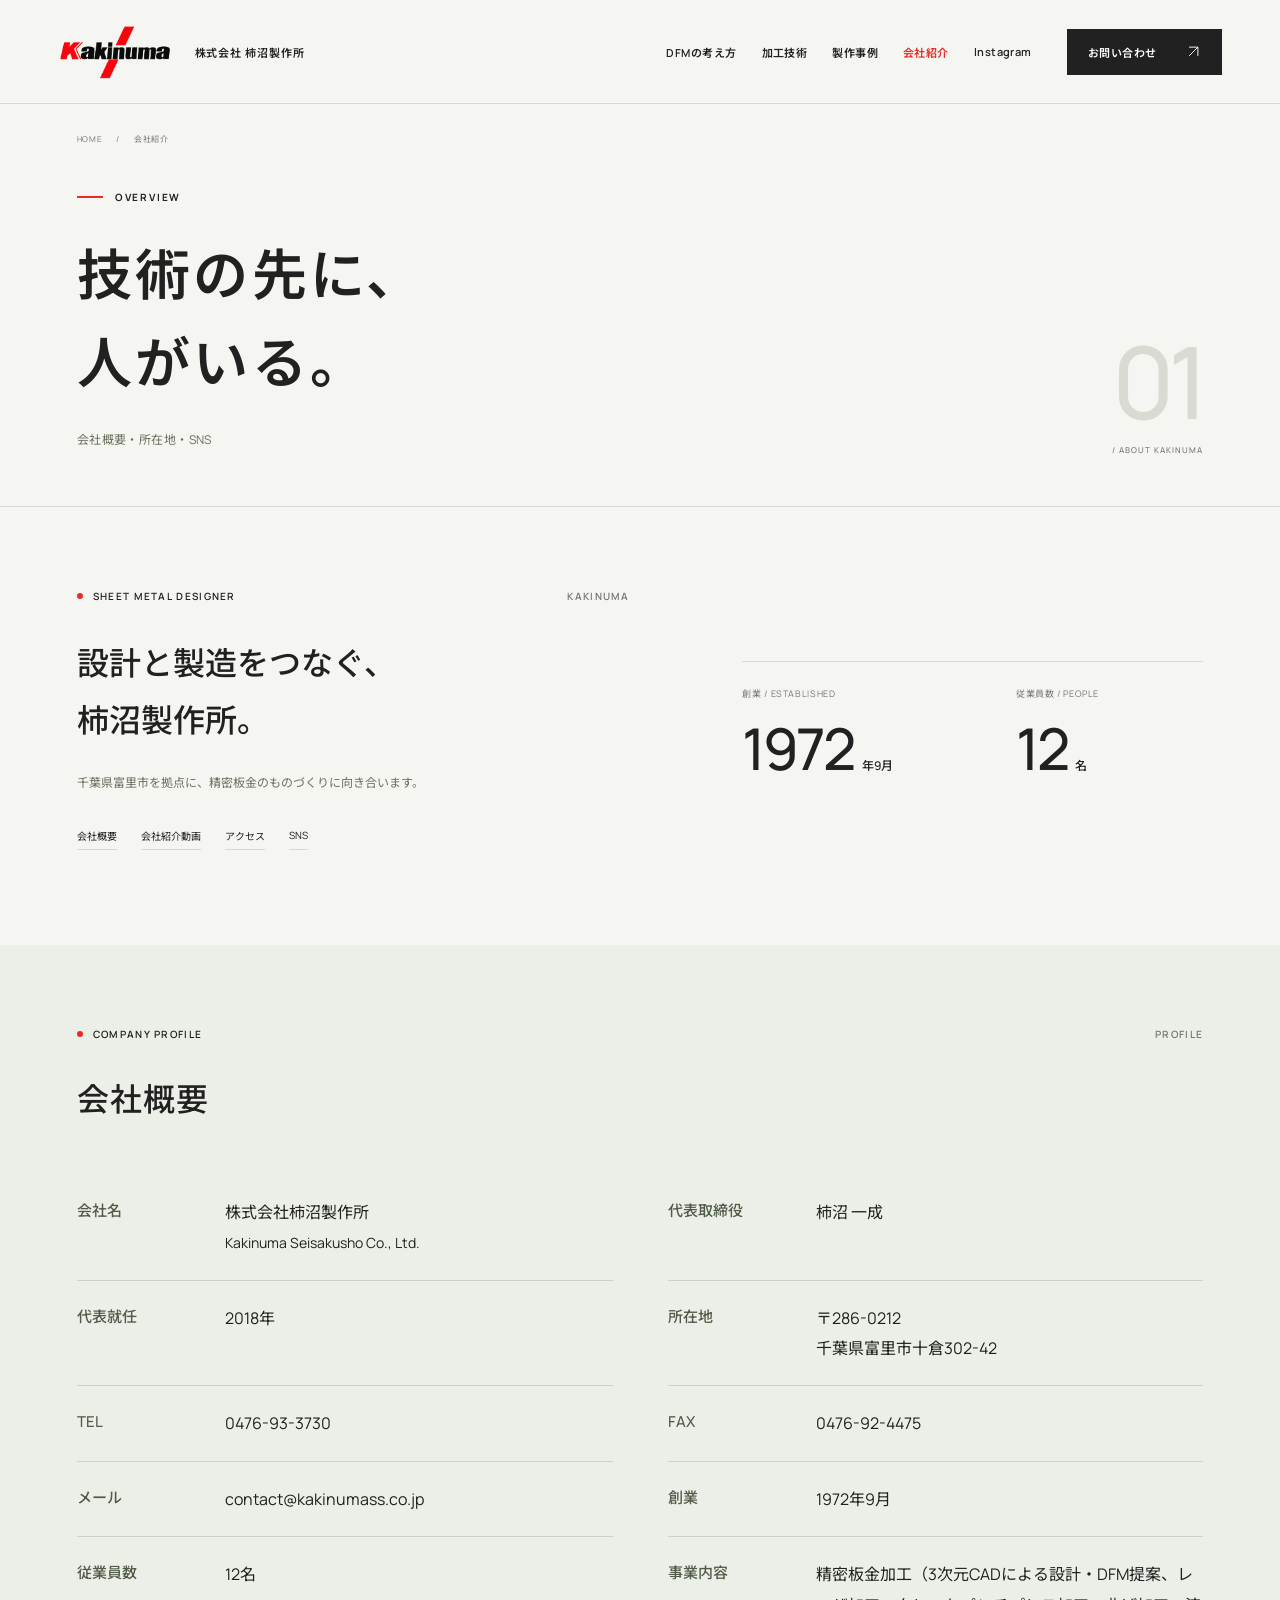
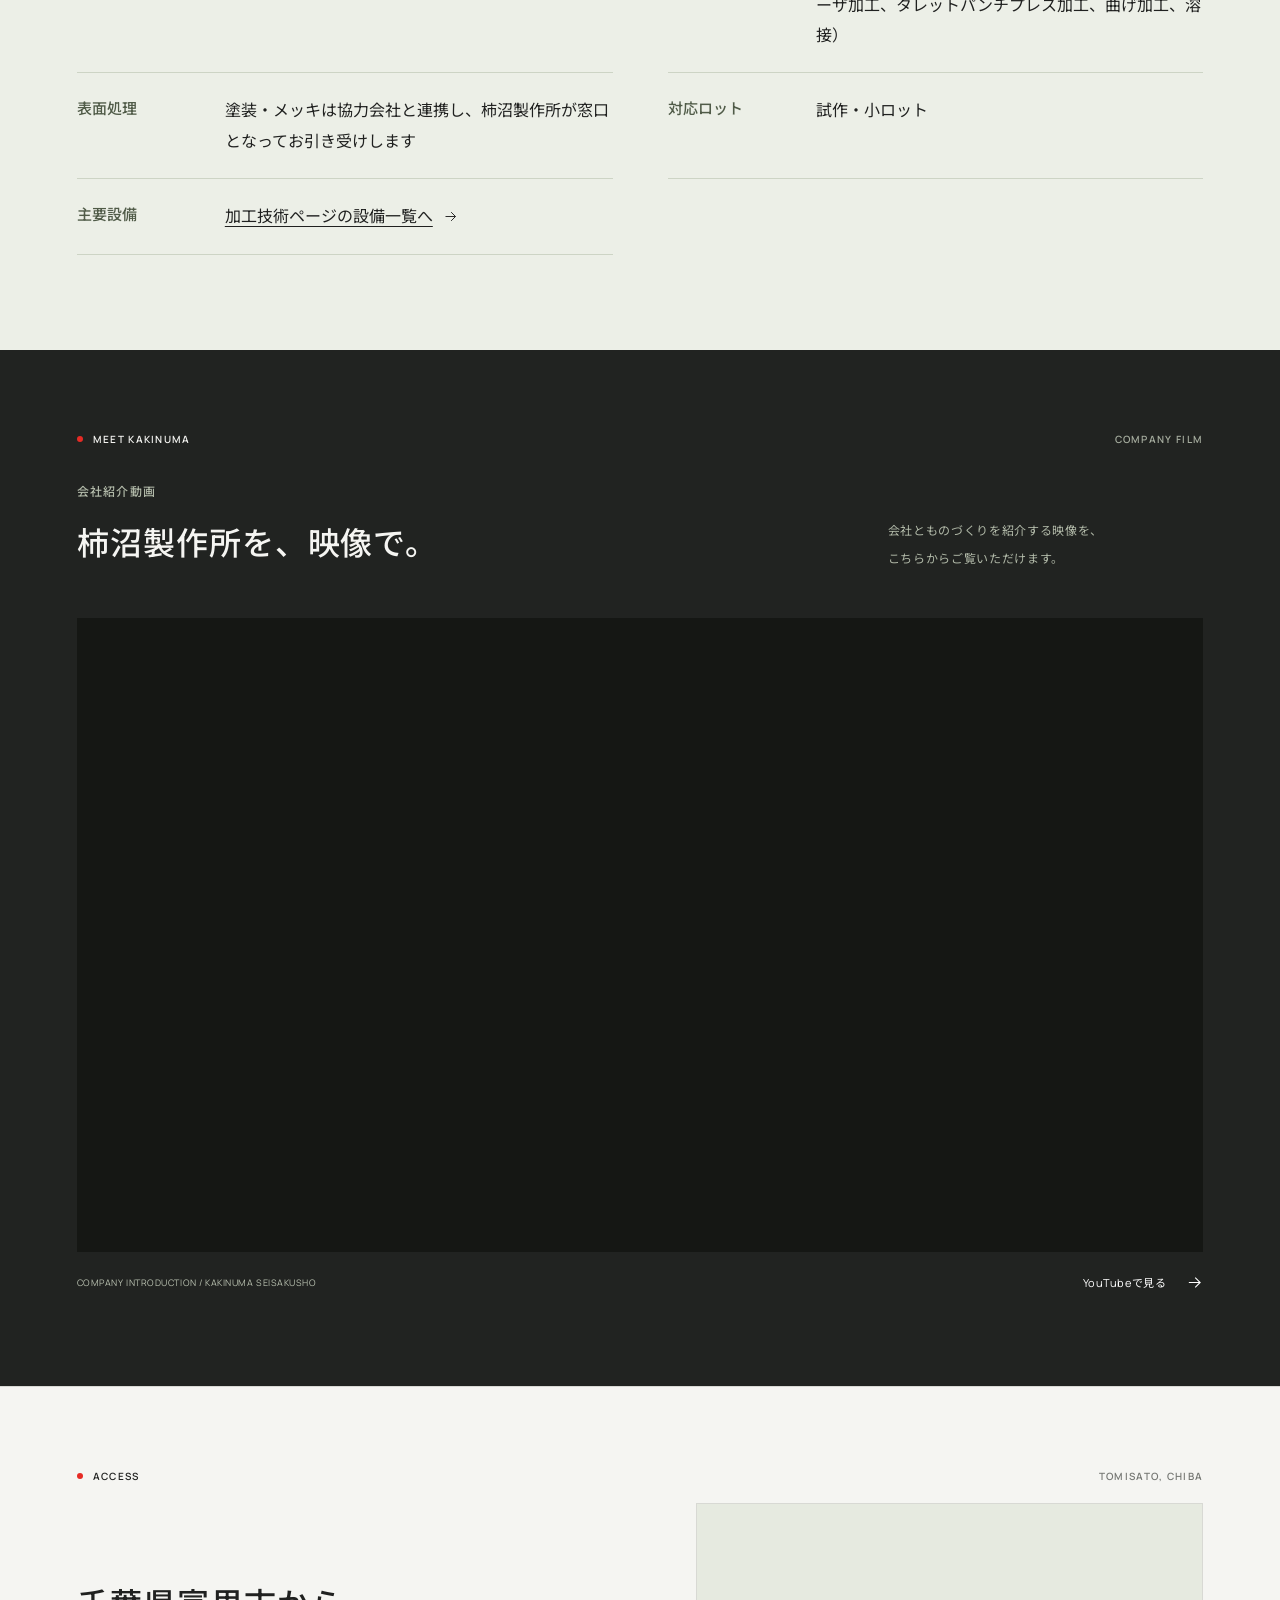
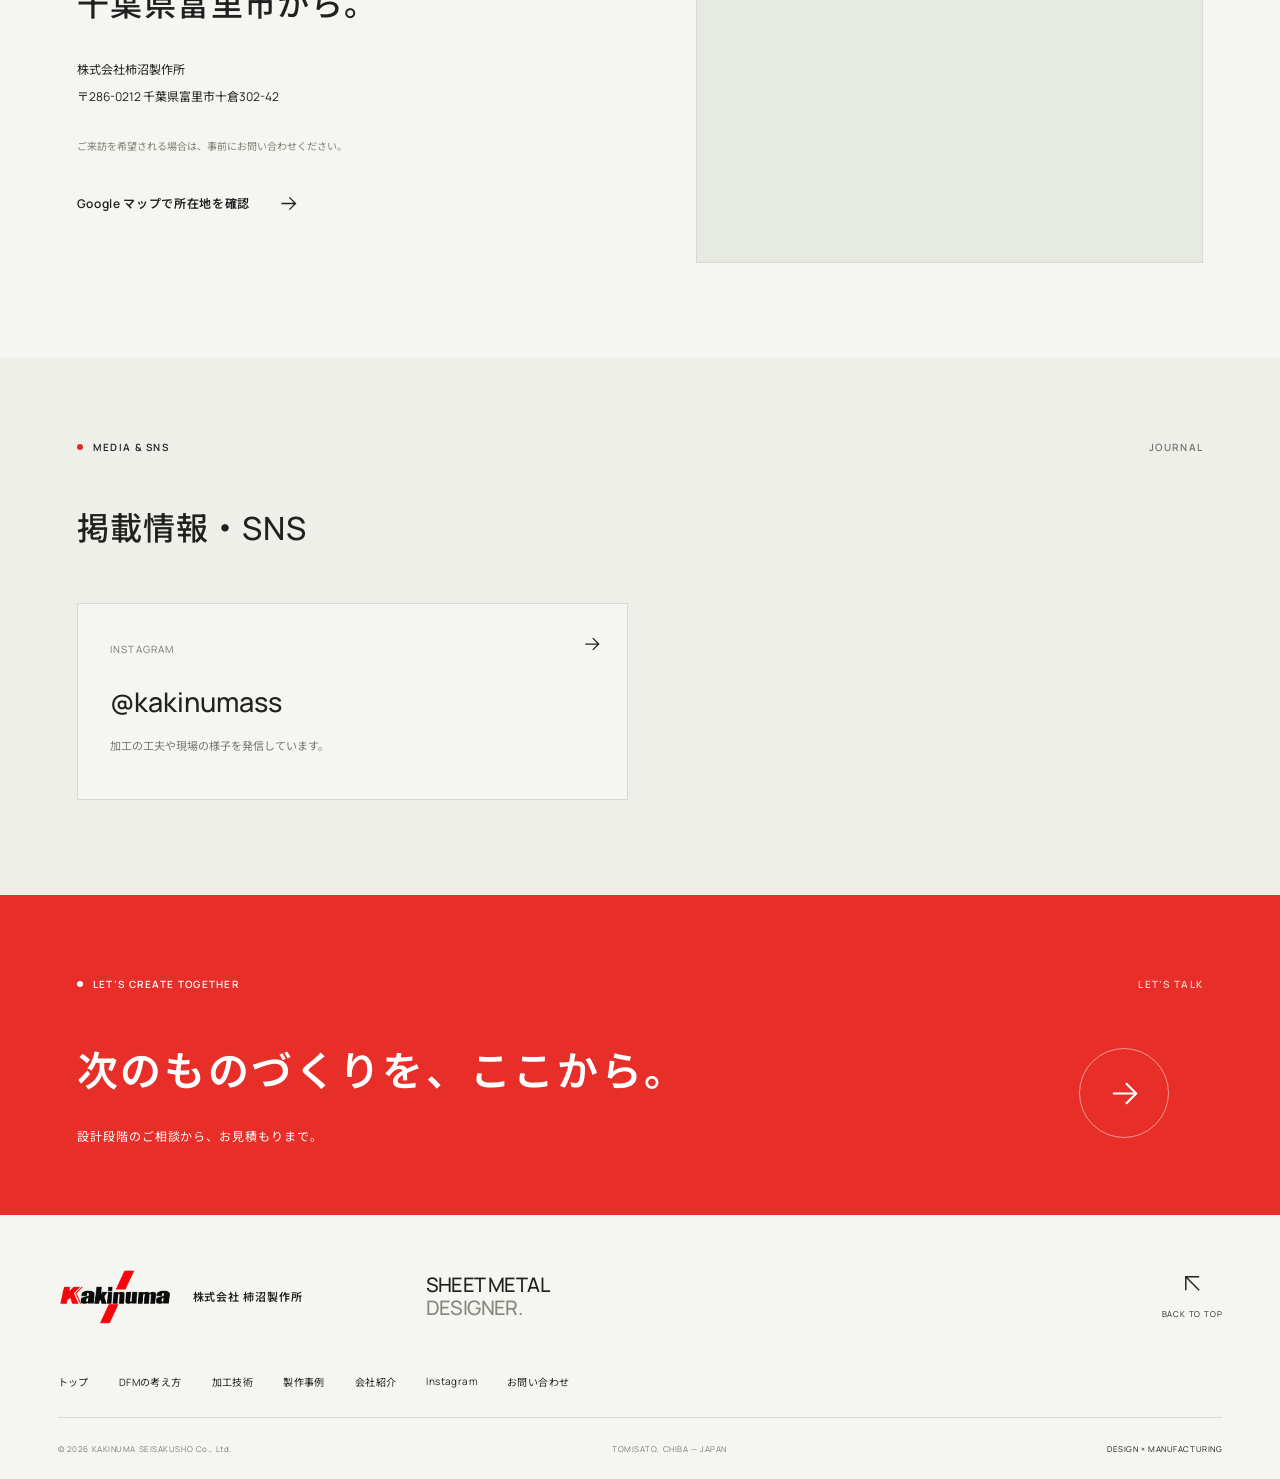
==== about/index.html @ 83373266 "柿沼製作所 コーポレートサイト 初版（kakinumass.com） Co-Authored-By: Claude Sonnet 5.5 <noreply@anthropic.com>" ====
<!DOCTYPE html><html lang="ja"><head><meta charset="UTF-8"/><meta name="viewport" content="width=device-width, initial-scale=1.0"/><meta name="theme-color" content="#f5f5f2"/><title>会社紹介 | 柿沼製作所</title><meta name="description" content="株式会社柿沼製作所の会社概要。千葉県富里市の精密板金加工。創業1972年、従業員12名。所在地、会社紹介動画、SNSをご案内します。"/><meta property="og:title" content="会社紹介 | 柿沼製作所"/><meta property="og:description" content="株式会社柿沼製作所の会社概要。千葉県富里市の精密板金加工。創業1972年、従業員12名。"/><meta property="og:type" content="website"/><meta property="og:locale" content="ja_JP"/><link rel="icon" type="image/svg+xml" href="/static/favicon.svg"/><link rel="preconnect" href="https://fonts.googleapis.com"/><link rel="preconnect" href="https://fonts.gstatic.com" crossorigin="anonymous"/><link href="https://fonts.googleapis.com/css2?family=Manrope:wght@400;500;600;700;800&amp;family=Noto+Sans+JP:wght@400;500;600;700;800;900&amp;display=swap" rel="stylesheet"/><link href="/static/style.css" rel="stylesheet"/><link rel="canonical" href="https://kakinumass.com/about/"/><meta property="og:url" content="https://kakinumass.com/about/"/><meta property="og:image" content="https://kakinumass.com/static/pulley-product-card.jpg"/><meta property="og:site_name" content="株式会社柿沼製作所"/></head><body><a class="skip-link" href="#main">本文へスキップ</a><header id="site-header" class="site-header"><a href="/" class="brand" aria-label="柿沼製作所 トップ"><img src="/static/kakinuma-logo.png" alt="Kakinuma" width="717" height="348"/><span>株式会社 柿沼製作所</span></a><nav id="main-navigation" aria-label="メインナビゲーション"><a href="/dfm">DFMの考え方</a><a href="/technology">加工技術</a><a href="/works">製作事例</a><a href="/about" aria-current="page">会社紹介</a><a href="/instagram">Instagram</a><a href="/contact" class="nav-contact">お問い合わせ<svg viewBox="0 0 24 24" fill="none" aria-hidden="true"><path d="M5 19 19 5M5 5h14v14" stroke="currentColor" stroke-width="1.5"></path></svg></a></nav><button id="menu-toggle" class="menu-toggle" aria-label="メニューを開く" aria-expanded="false" aria-controls="main-navigation"><span></span><span></span></button></header><main id="main"><div class="company-review-pages"><section class="page-hero company-page-hero"><nav class="breadcrumb" aria-label="パンくずリスト"><a href="/">HOME</a><span>/</span><span aria-current="page">会社紹介</span></nav><div class="page-title-grid"><div><p class="eyebrow"><span class="red-line"></span>OVERVIEW</p><h1>技術の先に、<br/>人がいる。</h1><p class="page-lead">会社概要・所在地・SNS</p></div><span class="page-number" aria-hidden="true">01<span> / ABOUT KAKINUMA</span></span></div></section><section id="company-introduction" class="section-space company-introduction"><div class="company-introduction-copy"><p class="section-label"><span class="red-dot"></span>SHEET METAL DESIGNER<span class="section-number">KAKINUMA</span></p><h2>設計と製造をつなぐ、<br/>柿沼製作所。</h2><p>千葉県富里市を拠点に、精密板金のものづくりに向き合います。</p><nav class="company-jump" aria-label="会社紹介の項目"><a href="#company">会社概要</a><a href="#company-film">会社紹介動画</a><a href="#access">アクセス</a><a href="#media">SNS</a></nav></div><dl class="company-facts"><div><dt>創業 / ESTABLISHED</dt><dd>1972<span>年9月</span></dd></div><div><dt>従業員数 / PEOPLE</dt><dd>12<span>名</span></dd></div></dl></section><section id="company" class="section-space company-profile-section"><p class="section-label"><span class="red-dot"></span>COMPANY PROFILE<span class="section-number">PROFILE</span></p><div class="section-heading"><h2>会社概要</h2></div><dl class="company-profile-list"><div><dt>会社名</dt><dd><div class="profile-value">株式会社柿沼製作所<br/><small>Kakinuma Seisakusho Co., Ltd.</small></div></dd></div><div><dt>代表取締役</dt><dd><div class="profile-value">柿沼 一成</div></dd></div><div><dt>代表就任</dt><dd><div class="profile-value">2018年</div></dd></div><div><dt>所在地</dt><dd><div class="profile-value">〒286-0212<br/>千葉県富里市十倉302-42</div></dd></div><div><dt>TEL</dt><dd><div class="profile-value">0476-93-3730</div></dd></div><div><dt>FAX</dt><dd><div class="profile-value">0476-92-4475</div></dd></div><div><dt>メール</dt><dd><div class="profile-value">contact@kakinumass.co.jp</div></dd></div><div><dt>創業</dt><dd><div class="profile-value">1972年9月</div></dd></div><div><dt>従業員数</dt><dd><div class="profile-value">12名</div></dd></div><div><dt>事業内容</dt><dd><div class="profile-value">精密板金加工（3次元CADによる設計・DFM提案、レーザ加工、タレットパンチプレス加工、曲げ加工、溶接）</div></dd></div><div><dt>表面処理</dt><dd><div class="profile-value">塗装・メッキは協力会社と連携し、柿沼製作所が窓口となってお引き受けします</div></dd></div><div><dt>対応ロット</dt><dd><div class="profile-value">試作・小ロット</div></dd></div><div><dt>主要設備</dt><dd><div class="profile-value"><a href="/technology#equipment">加工技術ページの設備一覧へ<svg viewBox="0 0 24 24" fill="none" aria-hidden="true"><path d="M4 12h16M13 5l7 7-7 7" stroke="currentColor" stroke-width="1.5"></path></svg></a></div></dd></div></dl></section><section id="company-film" class="section-space company-film"><p class="section-label"><span class="red-dot"></span>MEET KAKINUMA<span class="section-number">COMPANY FILM</span></p><div class="section-heading"><div><p class="section-kicker">会社紹介動画</p><h2>柿沼製作所を、映像で。</h2></div><p>会社とものづくりを紹介する映像を、<br/>こちらからご覧いただけます。</p></div><div class="company-video"><iframe src="https://www.youtube-nocookie.com/embed/X4dyCx2qvk0?rel=0" title="会社紹介動画【株式会社柿沼製作所】" width="1280" height="720" loading="lazy" referrerpolicy="strict-origin-when-cross-origin" allow="accelerometer; autoplay; clipboard-write; encrypted-media; gyroscope; picture-in-picture; web-share" allowfullscreen=""></iframe></div><div class="film-footer"><span>COMPANY INTRODUCTION / KAKINUMA SEISAKUSHO</span><a href="https://www.youtube.com/watch?v=X4dyCx2qvk0" target="_blank" rel="noopener noreferrer">YouTubeで見る<svg viewBox="0 0 24 24" fill="none" aria-hidden="true"><path d="M4 12h16M13 5l7 7-7 7" stroke="currentColor" stroke-width="1.5"></path></svg></a></div></section><section id="access" class="access-section section-space"><p class="section-label"><span class="red-dot"></span>ACCESS<span class="section-number">TOMISATO, CHIBA</span></p><div class="access-grid"><div><h2>千葉県富里市から。</h2><p>株式会社柿沼製作所<br/>〒286-0212 千葉県富里市十倉302-42</p><p class="source-note">ご来訪を希望される場合は、事前にお問い合わせください。</p><a class="text-link" href="https://www.google.com/maps/search/?api=1&amp;query=%E6%A0%AA%E5%BC%8F%E4%BC%9A%E7%A4%BE%E6%9F%BF%E6%B2%BC%E8%A3%BD%E4%BD%9C%E6%89%80%20%E5%8D%83%E8%91%89%E7%9C%8C%E5%AF%8C%E9%87%8C%E5%B8%82%E5%8D%81%E5%80%89302-42" target="_blank" rel="noopener noreferrer">Google マップで所在地を確認<svg viewBox="0 0 24 24" fill="none" aria-hidden="true"><path d="M4 12h16M13 5l7 7-7 7" stroke="currentColor" stroke-width="1.5"></path></svg></a></div><div class="access-map"><iframe src="https://www.google.com/maps?q=%E5%8D%83%E8%91%89%E7%9C%8C%E5%AF%8C%E9%87%8C%E5%B8%82%E5%8D%81%E5%80%89302-42%20%E6%9F%BF%E6%B2%BC%E8%A3%BD%E4%BD%9C%E6%89%80&amp;output=embed&amp;hl=ja&amp;z=16" title="株式会社柿沼製作所の所在地：千葉県富里市十倉302-42" width="640" height="400" loading="lazy" referrerpolicy="strict-origin-when-cross-origin" allowfullscreen=""></iframe></div></div></section><section id="media" class="section-space company-media"><p class="section-label"><span class="red-dot"></span>MEDIA &amp; SNS<span class="section-number">JOURNAL</span></p><div class="section-heading"><h2>掲載情報・SNS</h2></div><div class="company-social-links"><a href="/instagram"><span>INSTAGRAM</span><h3>@kakinumass</h3><p>加工の工夫や現場の様子を発信しています。</p><svg viewBox="0 0 24 24" fill="none" aria-hidden="true"><path d="M4 12h16M13 5l7 7-7 7" stroke="currentColor" stroke-width="1.5"></path></svg></a></div></section><section class="contact compact-contact section-space"><p class="section-label"><span class="red-dot"></span>LET’S CREATE TOGETHER<span class="section-number">LET’S TALK</span></p><div class="contact-heading"><div><h2>次のものづくりを、ここから。</h2><p>設計段階のご相談から、お見積もりまで。</p></div><a href="/contact" class="contact-arrow" aria-label="お問い合わせページへ"><svg viewBox="0 0 24 24" fill="none" aria-hidden="true"><path d="M4 12h16M13 5l7 7-7 7" stroke="currentColor" stroke-width="1.5"></path></svg></a></div></section></div></main><footer class="site-footer"><div class="footer-top"><a href="/" class="brand footer-brand" aria-label="柿沼製作所 トップ"><img src="/static/kakinuma-logo.png" alt="Kakinuma" width="717" height="348"/><span>株式会社 柿沼製作所</span></a><p>SHEET METAL<br/><strong>DESIGNER.</strong></p><a href="#site-header" class="back-top" aria-label="ページの先頭へ"><svg viewBox="0 0 24 24" fill="none" aria-hidden="true"><path d="M5 19 19 5M5 5h14v14" stroke="currentColor" stroke-width="1.5"></path></svg>BACK TO TOP</a></div><nav class="footer-nav" aria-label="フッターナビゲーション"><a href="/">トップ</a><a href="/dfm">DFMの考え方</a><a href="/technology">加工技術</a><a href="/works">製作事例</a><a href="/about">会社紹介</a><a href="/instagram">Instagram</a><a href="/contact">お問い合わせ</a></nav><div class="footer-bottom"><span>© 2026 KAKINUMA SEISAKUSHO Co., Ltd.</span><span>TOMISATO, CHIBA — JAPAN</span><span>DESIGN × MANUFACTURING</span></div></footer><script src="/static/app.js" defer=""></script></body></html>
---- static/style.css ----
/* Kakinuma — design meets manufacturing. Shared styles and page layouts. */
:root{--paper:#f5f5f2;--ink:#202120;--muted:#757773;--red:#e62b25;--line:#d8d9d4;--font-en:'Manrope',Arial,sans-serif;--font-jp:'Noto Sans JP',sans-serif}*{box-sizing:border-box}html{scroll-behavior:smooth;scroll-padding-top:104px}body{margin:0;background:var(--paper);color:var(--ink);font-family:var(--font-en),var(--font-jp);-webkit-font-smoothing:antialiased}button,a{-webkit-tap-highlight-color:transparent}a{color:inherit;text-decoration:none}button{font:inherit;color:inherit;cursor:pointer}button:focus-visible,a:focus-visible{outline:2px solid var(--red);outline-offset:6px}button{border:0;background:none}svg{display:block}p,h1,h2,h3{margin:0}img{display:block;max-width:100%}::selection{background:var(--red);color:white}.skip-link{position:fixed;top:-70px;left:20px;padding:15px;background:var(--ink);color:white;z-index:100}.skip-link:focus{top:10px}.site-header{height:104px;padding:0 4.5%;display:flex;align-items:center;justify-content:space-between;border-bottom:1px solid var(--line);position:relative;z-index:20;background:var(--paper)}.brand{display:flex;align-items:center;gap:22px}.brand img{width:115px;height:62px;object-fit:contain}.brand>span{font-family:var(--font-jp);font-size:11px;font-weight:600;letter-spacing:.08em}.site-header nav{display:flex;align-items:center;gap:32px}.site-header nav>a{font-size:11px;font-weight:600;letter-spacing:.04em;transition:color .2s}.site-header nav>a:hover{color:var(--red)}.site-header nav .nav-contact{display:flex;align-items:center;gap:30px;background:var(--ink);color:white;padding:15px 21px;margin-left:10px}.nav-contact svg{width:15px}.site-header nav .nav-contact:hover{background:var(--red);color:white}.menu-toggle{display:none}.hero{overflow:clip;min-height:740px;height:calc(100svh - 104px);max-height:1050px;position:relative;margin:0 4.5%;isolation:isolate}.hero-topline{display:flex;justify-content:space-between;padding-top:27px;font-size:10px;font-weight:600;letter-spacing:.13em;position:relative;z-index:2}.hero-topline span:last-child{font-size:9px;color:var(--muted)}.hero-copy{position:relative;z-index:3;padding-top:108px;pointer-events:none;width:60%}.hero-copy a{pointer-events:auto}.eyebrow{font-size:10px;letter-spacing:.18em;font-weight:700;display:flex;align-items:center;gap:12px}.red-line{display:block;width:26px;height:2px;background:var(--red)}h1{font-family:var(--font-jp);font-size:clamp(43px,5.15vw,83px);font-weight:800;letter-spacing:.035em;line-height:1.5;margin:24px 0 24px;white-space:nowrap}.red-period{color:var(--red)}h1 .red-period{margin-left:7px;font-family:var(--font-en)}.hero-description{font-size:13px;line-height:2.2;letter-spacing:.095em;color:#555853}.text-link{display:inline-flex;align-items:center;gap:28px;font-size:12px;font-weight:600;letter-spacing:.055em;margin-top:36px}.text-link svg{width:21px;transition:transform .3s}.text-link:hover svg{transform:translateX(4px)}.circle-arrow{width:40px;height:40px;border:1px solid #afb1ab;border-radius:50%;display:grid;place-items:center;transition:background .3s,color .3s}.text-link:hover .circle-arrow{background:var(--ink);color:white}.sculpture-stage{position:absolute;right:-1.5%;top:28px;width:57%;height:calc(100% - 85px);z-index:1}.sculpture-stage:after{content:'';position:absolute;background:radial-gradient(ellipse,#686e6b30,transparent 66%);width:75%;height:16%;bottom:8%;left:16%;transform:rotate(-8deg);z-index:-1}.orbit{position:absolute;border:1px solid #dadcd6;border-radius:50%;width:86%;height:72%;top:11%;left:7%;transform:rotate(-25deg);pointer-events:none}.orbit-two{width:67%;height:88%;top:1%;left:17%;transform:rotate(38deg);border-color:#e5e6e0}.technical-mark{font-size:20px;line-height:1;color:#777c74;position:absolute;font-weight:400}.mark-top{top:11%;right:14%}.mark-bottom{bottom:13%;left:15%}.sculpture-fallback{position:absolute;inset:8% 0 8%;transition:opacity .5s}.sculpture-fallback svg{width:100%;height:100%;filter:drop-shadow(6px 18px 12px #41484320)}.webgl-ready .sculpture-fallback{opacity:0}.wireframe-fallback .sculpture-fallback path{fill:transparent;stroke:#697575;stroke-width:1.2}#metal-canvas{position:absolute;inset:0;cursor:grab}#metal-canvas canvas{width:100%;height:100%;display:block;touch-action:pan-y}.model-label{position:absolute;bottom:7.5%;left:12%;display:flex;align-items:flex-start;gap:9px;font-size:8px;font-weight:700;letter-spacing:.11em;pointer-events:none}.model-label .red-dot{margin-top:3px;width:5px;height:5px}.model-label small{display:inline-block;font-size:7px;font-weight:400;margin-top:6px;letter-spacing:.08em;color:var(--muted)}.red-dot{display:inline-block;width:6px;height:6px;border-radius:50%;background:var(--red);flex-shrink:0}.model-controls{position:absolute;bottom:6%;right:5%;display:flex;border:1px solid #d5d8d0;background:#f5f5f2d9;padding:4px;gap:2px}.model-controls button{font-size:8px;letter-spacing:.08em;padding:8px 10px;min-height:32px}.model-controls button.active{background:var(--ink);color:white}.model-controls #motion-toggle{font-size:12px;padding:5px 11px;border-left:1px solid var(--line);min-width:34px}.hero-bottom{display:flex;justify-content:space-between;align-items:center;border-top:1px solid var(--line);position:absolute;bottom:0;left:0;right:0;height:69px;font-size:8px;letter-spacing:.12em;font-weight:600}.scroll-cue{display:flex;gap:13px;align-items:center}.scroll-line{height:22px;width:1px;background:#c4c6bf;position:relative;overflow:hidden}.scroll-line:after{content:'';width:1px;height:9px;background:var(--red);position:absolute;animation:scrollDown 2s infinite}.hero-bottom p{letter-spacing:.1em}.hero-bottom p span{color:var(--muted);margin-left:9px}.hero-index{color:var(--muted)}.section-space{padding:82px 6% 95px}.section-label{font-size:10px;font-weight:600;letter-spacing:.13em;display:flex;align-items:center;gap:10px}.section-number{margin-left:auto;color:var(--muted);font-size:10px}.philosophy{background:#212321;color:#f5f5f0;padding-top:70px;padding-bottom:76px}.philosophy .section-number{color:#999d94}.philosophy-grid{display:grid;grid-template-columns:1.13fr 1fr;gap:10%;margin:74px 0 78px}.section-kicker{font-size:12px;letter-spacing:.1em;font-weight:500}.philosophy h2{font-size:clamp(38px,4.5vw,73px);font-weight:500;letter-spacing:-.055em;line-height:1.18;margin:25px 0}.philosophy h2>span:not(.red-period){color:#a0a69c}.dfm-caption{font-size:10px;letter-spacing:.07em;color:#989e96;margin-top:24px}.philosophy-copy h3{font-size:25px;line-height:1.85;letter-spacing:.08em;font-weight:500;margin:0 0 25px}.philosophy-copy p{color:#c0c4bb;font-size:12px;line-height:2.4;letter-spacing:.06em;margin-bottom:20px}.light-link{margin-top:7px;gap:45px}.principles{display:grid;grid-template-columns:repeat(3,1fr);border-top:1px solid #4a4d46;padding-top:31px}.principles article{padding:0 0 0 9%;border-left:1px solid #4a4d46;position:relative}.principles article:first-child{padding-left:0;border-left:0}.principle-number{font-size:9px;color:#a0a69c;letter-spacing:.09em}.principles h3{font-size:16px;font-weight:500;letter-spacing:.07em;margin:18px 0 15px}.principles p{font-size:11px;line-height:2;color:#adb4a7;letter-spacing:.055em}.section-heading{display:flex;justify-content:space-between;align-items:flex-end;margin:46px 0 46px}.section-heading h2,.about-copy h2{font-size:clamp(28px,3vw,43px);line-height:1.7;letter-spacing:.07em;font-weight:600}.section-heading>p{font-size:12px;line-height:2.3;color:#696d65;letter-spacing:.055em;min-width:28%}.capabilities-grid{display:grid;grid-template-columns:repeat(4,1fr);gap:13px}.capability-card{text-align:left;display:flex;flex-direction:column;background:#ebece7;padding:22px;transition:background .3s,transform .3s;width:100%}.capability-card:hover{background:#e0e3db;transform:translateY(-7px)}.card-top{display:flex;align-items:center;justify-content:space-between;font-size:9px;letter-spacing:.08em;font-weight:600;gap:5px}.card-top svg{width:19px;transition:transform .3s}.capability-card:hover .card-top svg{transform:translate(3px,-3px);color:var(--red)}.process-art{aspect-ratio:1.13;display:grid;place-items:center}.process-art svg{width:100%;height:100%;transition:transform .5s}.capability-card:hover .process-art svg{transform:rotate(-5deg) scale(1.05)}.design-art{color:#7e8581}.card-bottom{display:flex;flex-direction:column;border-top:1px solid #cfd3c8;padding-top:20px}.card-bottom strong{font-size:19px;font-weight:600;letter-spacing:.07em}.card-bottom>span{font-size:10px;letter-spacing:.02em;margin:12px 0 18px;line-height:1.8}.card-bottom small{font-size:8px;color:#6e7469;letter-spacing:.09em}.capabilities-note{margin-top:24px;display:flex;align-items:center;gap:20px;font-size:9px;line-height:1.8;color:#71766b}.capabilities-note>span{font-size:8px;letter-spacing:.06em;color:var(--ink);margin-right:auto}.capabilities-note small{font-size:8px}.about{border-top:1px solid var(--line)}.about-grid{display:grid;grid-template-columns:1fr 1fr;gap:11%;margin-top:54px;align-items:center}.president-image{position:relative;background:#e3e6e4;overflow:hidden;aspect-ratio:.88}.president-image img{width:100%;height:100%;object-fit:cover;object-position:50% 25%;transition:transform 1s;filter:saturate(.7)}.president-image:hover img{transform:scale(1.025)}.portrait-tag{position:absolute;left:22px;bottom:24px;color:#fff;font-size:8px;letter-spacing:.18em;writing-mode:vertical-rl;transform:rotate(180deg)}.about-copy .section-kicker{color:#72766d;font-size:11px}.about-copy h2{font-size:clamp(24px,2.5vw,35px);margin:23px 0 28px}.about-copy>p:not(.section-kicker):not(.draft-note){font-size:12px;line-height:2.35;letter-spacing:.045em;color:#62685e;margin-bottom:20px}.president-signature{margin-top:32px}.president-signature>span{font-size:10px;color:#686e62}.president-signature strong{display:flex;align-items:center;gap:22px;font-size:23px;font-weight:500;letter-spacing:.12em;margin-top:12px}.president-signature small{font-size:8px;font-weight:500;letter-spacing:.08em;color:#757c6d}.about-copy .draft-note{font-size:8px;line-height:1.8;color:#7a8171;margin-top:20px}.company-toggle{display:flex;justify-content:space-between;width:100%;margin-top:27px;border-bottom:1px solid #bfc5b8;padding:0 0 17px}.plus-icon{font-size:23px;font-weight:400;line-height:1}.company-details{padding-top:50px}.company-details[hidden]{display:none}.company-details dl{margin:0}.company-details dl>div{display:grid;grid-template-columns:30% 1fr;border-bottom:1px solid var(--line);padding:20px;font-size:13px}.company-details dt{color:var(--muted)}.company-details dd{margin:0}.company-details a{display:inline-flex;gap:15px;align-items:center}.company-details a svg{width:14px}.company-details>p{font-size:10px;color:var(--muted);margin-top:20px}.contact{background:#e82e28;color:#fff;padding-bottom:66px}.contact .red-dot{background:white}.contact .section-number{color:#ffd0c8}.contact-heading{display:flex;justify-content:space-between;align-items:center;margin:46px 0 45px}.contact h2{font-size:clamp(36px,4.5vw,66px);font-weight:600;letter-spacing:.065em;line-height:1.65}.contact-arrow{width:125px;height:125px;border:1px solid #ffffff80;border-radius:50%;display:grid;place-items:center;margin-right:3%;transition:background .3s,color .3s,transform .3s}.contact-arrow svg{width:50px}.contact-arrow:hover{background:white;color:var(--red);transform:rotate(5deg)}.contact-bottom{border-top:1px solid #ffffff50;display:flex;justify-content:space-between;align-items:center;padding-top:30px}.contact-bottom>p{font-size:12px;line-height:2.2;letter-spacing:.07em}.contact-links{display:flex;flex-direction:column;gap:20px;width:34%;min-width:260px}.contact-links a{font-size:12px;display:flex;justify-content:space-between;align-items:center;gap:20px}.contact-links a:hover{text-decoration:underline;text-underline-offset:5px}.contact-links a svg{width:18px}.site-footer{padding:50px 4.5% 25px}.footer-top{display:flex;align-items:center;justify-content:space-between;gap:30px;padding-bottom:47px}.footer-brand{gap:20px}.footer-top>p{font-size:20px;letter-spacing:-.03em;font-weight:500;line-height:1.15;margin-right:auto;margin-left:8%}.footer-top>p strong{font-weight:500;color:#84897c}.back-top{font-size:8px;letter-spacing:.1em;display:flex;flex-direction:column;align-items:center;gap:13px}.back-top svg{width:23px;transform:rotate(-90deg)}.footer-bottom{display:flex;justify-content:space-between;font-size:8px;letter-spacing:.07em;border-top:1px solid var(--line);padding-top:25px;color:#777e6f}.footer-bottom span:last-child{color:var(--ink)}dialog{border:none;background:var(--paper);padding:58px;max-width:600px;width:calc(100% - 36px);color:var(--ink)}dialog::backdrop{background:#14191499;backdrop-filter:blur(6px)}.dialog-close{position:absolute;right:20px;top:13px;font-size:35px;line-height:1.2;width:40px;height:40px}.dialog-close:hover{color:var(--red)}dialog .eyebrow{color:var(--red)}dialog h2{font-size:30px;letter-spacing:.07em;margin:20px 0}#dialog-body{font-size:14px;line-height:2.2;color:#5a6253}#dialog-equipment{font-size:11px;line-height:1.8;padding:18px 0;border-top:1px solid var(--line);margin-top:30px;color:#717967}.dialog-contact{display:flex;align-items:center;justify-content:space-between;background:var(--ink);color:white;padding:17px 21px;font-size:12px;gap:20px}.dialog-contact svg{width:19px}.dialog-contact:hover{background:var(--red)}body.dialog-open{overflow:hidden}.js-ready .reveal{opacity:0;transform:translateY(20px);transition:opacity .8s ease,transform .8s cubic-bezier(.2,.65,.3,1)}.js-ready .reveal.visible{opacity:1;transform:translateY(0)}.js-ready .capability-card.visible:hover{transform:translateY(-7px)}@keyframes scrollDown{from{transform:translateY(-10px)}to{transform:translateY(30px)}}
@media(min-width:1600px){.hero-copy{padding-top:140px}.hero{min-height:820px}.site-header{padding-inline:6%}.hero{margin-inline:6%}.section-space{padding-inline:max(6%,calc((100vw - 1440px)/2))}}
@media(max-width:1100px){.site-header nav{gap:21px}.brand{gap:12px}.brand>span{font-size:10px}.site-header nav>a{font-size:10px}.site-header nav .nav-contact{gap:15px;padding:14px 16px;margin-left:0}.hero{min-height:660px}.hero-copy{padding-top:96px}.sculpture-stage{width:59%;right:-4%}.hero h1{font-size:5.35vw}.model-controls{right:7%}.hero-bottom p{font-size:7px}.philosophy-grid{gap:6%}.capability-card{padding:17px}.card-top{font-size:8px}.card-bottom strong{font-size:17px}.card-bottom>span{font-size:9px}.capabilities-note{flex-wrap:wrap;gap:10px}.capabilities-note small{flex-basis:100%;text-align:right}.about-grid{gap:7%}.about-copy h2{font-size:27px}.about-copy>p:not(.section-kicker):not(.draft-note){font-size:11px}.footer-brand{flex-direction:column;align-items:flex-start;gap:9px}}
@media(max-width:760px){html{scroll-padding-top:24px}.site-header{height:82px;padding-inline:6%}.brand img{width:98px;height:53px}.brand>span{font-size:9px}.menu-toggle{display:flex;flex-direction:column;justify-content:center;gap:7px;width:44px;height:44px;padding:10px;z-index:2}.menu-toggle span{height:1px;background:var(--ink);width:24px;transition:transform .3s}.menu-toggle[aria-expanded=true] span:first-child{transform:translateY(4px) rotate(45deg)}.menu-toggle[aria-expanded=true] span:last-child{transform:translateY(-4px) rotate(-45deg)}.site-header nav{display:none;position:absolute;left:0;right:0;top:81px;background:var(--paper);padding:26px 6% 35px;border-bottom:1px solid var(--line);box-shadow:0 20px 30px #1720150c}.site-header nav.open{display:flex;flex-direction:column;align-items:stretch;gap:0}.site-header nav>a{padding:20px 0;font-size:13px;border-bottom:1px solid var(--line)}.site-header nav .nav-contact{margin-top:20px;justify-content:space-between;padding:18px}.hero{height:auto;min-height:920px;margin-inline:6%;max-height:none}.hero-topline{padding-top:22px;font-size:8px}.hero-topline span:last-child{font-size:6px;letter-spacing:.07em}.hero-copy{padding-top:58px;width:100%}.eyebrow{font-size:8px;letter-spacing:.1em}.hero h1{font-size:clamp(35px,8.4vw,62px);line-height:1.5;letter-spacing:.03em;margin:20px 0 19px}.hero-description{font-size:11px;line-height:2.1}.hero-copy .text-link{font-size:10px;margin-top:24px;gap:18px}.circle-arrow{width:32px;height:32px}.circle-arrow svg{width:17px}.sculpture-stage{width:100%;height:450px;top:420px;right:0;overflow:hidden}.sculpture-fallback{inset:0 7% 4%}.orbit{width:83%;left:7%;height:76%;top:5%}.orbit-two{width:60%;left:20%;height:88%;top:0}.model-label{left:0;bottom:9%;font-size:7px}.model-label small{font-size:6px}.model-controls{right:0;bottom:7%}.model-controls button{font-size:7px;padding:7px 8px}.hero-bottom{height:57px;font-size:7px}.hero-bottom p{display:none}.section-space{padding:52px 6% 60px}.section-label{font-size:9px}.philosophy-grid{grid-template-columns:1fr;gap:40px;margin:44px 0 45px}.section-kicker{font-size:11px}.philosophy h2{font-size:clamp(40px,9.5vw,68px);margin:20px 0;letter-spacing:-.05em}.dfm-caption{font-size:9px;margin-top:18px}.philosophy-copy h3{font-size:23px;margin-bottom:20px}.philosophy-copy p{font-size:11px;line-height:2.4}.light-link{font-size:11px;margin-top:6px}.principles{padding-top:0;grid-template-columns:1fr}.principles article,.principles article:first-child{border-left:0;border-bottom:1px solid #454b40;padding:24px 0 24px 47px}.principle-number{position:absolute;top:28px;left:0}.principles h3{font-size:15px;margin:0 0 11px}.principles p{font-size:10px}.principles p br{display:none}.section-heading{display:block;margin:36px 0 30px}.section-heading h2{font-size:29px}.section-heading>p{margin-top:20px;font-size:11px;line-height:2}.section-heading>p br{display:none}.capabilities-grid{grid-template-columns:1fr 1fr;gap:10px}.capability-card{padding:15px 13px}.card-top{font-size:7px;letter-spacing:.035em}.card-top svg{width:15px}.process-art{aspect-ratio:1.08}.card-bottom{padding-top:17px}.card-bottom strong{font-size:17px}.card-bottom>span{font-size:9px;line-height:1.7;margin:9px 0 14px}.card-bottom small{font-size:7px;letter-spacing:.01em}.capabilities-note{margin-top:17px;font-size:8px;gap:6px;flex-direction:column;align-items:flex-start}.capabilities-note small{text-align:left;font-size:7px}.capabilities-note>span{margin-bottom:4px}.about-grid{grid-template-columns:1fr;gap:34px;margin-top:35px}.president-image{aspect-ratio:.98;width:100%}.president-image img{object-position:center 26%}.about-copy h2{font-size:28px;line-height:1.75;margin-top:17px}.about-copy>p:not(.section-kicker):not(.draft-note){font-size:12px}.president-signature{margin-top:27px}.president-signature strong{font-size:24px}.company-details dl>div{grid-template-columns:1fr;gap:12px;padding:18px 0;font-size:12px}.company-details>p{font-size:9px;line-height:1.9}.contact-heading{margin:32px 0;gap:15px}.contact h2{font-size:clamp(26px,6.7vw,47px)}.contact-arrow{width:62px;height:62px;flex-shrink:0;margin:0}.contact-arrow svg{width:26px}.contact-bottom{flex-direction:column;align-items:flex-start;gap:30px;padding-top:24px}.contact-bottom>p{font-size:11px}.contact-links{width:100%;gap:20px}.contact-links a{font-size:11px}.site-footer{padding:30px 6% 22px}.footer-top{padding-bottom:30px;gap:15px;flex-wrap:wrap}.footer-brand{gap:5px}.footer-brand img{width:100px;height:55px}.footer-brand>span{font-size:8px}.footer-top>p{font-size:16px;margin:0 0 0 auto}.back-top{width:100%;flex-direction:row;justify-content:flex-end;margin-top:15px;font-size:7px;gap:10px}.back-top svg{width:17px}.footer-bottom{padding-top:18px;font-size:6px;flex-wrap:wrap;gap:12px;line-height:1.6}.footer-bottom span:last-child{display:none}dialog{padding:45px 26px 27px}dialog h2{font-size:26px}#dialog-body{font-size:12px}#dialog-equipment{font-size:10px}.dialog-contact{font-size:11px;padding:16px}}
@media(max-width:370px){.brand>span{font-size:8px}.brand{gap:8px}.hero{min-height:870px}.hero-copy{padding-top:45px}.sculpture-stage{top:390px;height:415px}.card-bottom strong{font-size:15px}.card-bottom>span{font-size:8px}.contact-arrow{width:50px;height:50px}.contact h2{font-size:25px}}
/* Multipage navigation */
.site-header nav{gap:25px}.site-header nav a[aria-current=page]:not(.nav-contact){color:var(--red)}.footer-nav{display:flex;gap:30px;font-size:10px;letter-spacing:.04em;padding:0 0 28px}.footer-nav a:hover{color:var(--red)}
.pulley-stage .sculpture-fallback{inset:14% 5% 18%;display:grid;place-items:center}.pulley-stage .sculpture-fallback img{width:100%;height:100%;object-fit:contain;mix-blend-mode:multiply}.pulley-stage .model-label{pointer-events:auto;bottom:10%;left:8%;line-height:1.5}.pulley-stage .model-label:hover{color:var(--red)}.pulley-stage .model-label small{font-size:7px;letter-spacing:.02em}.pulley-stage .model-controls{bottom:2%;display:none}.pulley-stage.webgl-ready .model-controls{display:flex}.pulley-stage .mark-bottom{bottom:20%}.pulley-stage.wireframe-fallback .sculpture-fallback{filter:grayscale(1)}
.home-philosophy .philosophy-grid{margin-bottom:0}.home-philosophy .circle-arrow{border-color:#73796d}.home-case .section-kicker{margin-bottom:13px;color:var(--muted)}.home-case .section-heading{margin-top:35px}.case-triptych{display:grid;grid-template-columns:repeat(3,minmax(0,1fr));gap:20px}.case-triptych figure{margin:0;min-width:0}.triptych-image{height:265px;background:#eceee9;overflow:hidden;display:grid;place-items:center}.triptych-image img{width:100%;height:100%;object-fit:contain;transition:transform .6s}.triptych-image.product img{object-fit:cover;object-position:center 46%}.case-triptych:hover img{transform:scale(1.035)}.case-triptych figcaption{display:flex;align-items:center;gap:15px;padding:22px 0;border-bottom:1px solid var(--line)}.case-triptych figcaption span{font-size:9px;letter-spacing:.09em;color:var(--muted)}.case-triptych figcaption strong{font-size:15px;font-weight:500}.case-triptych figcaption svg{margin-left:auto;width:17px;color:var(--red)}.home-directory{padding-top:10px;display:grid;grid-template-columns:1fr 1fr;gap:25px}.directory-card{background:#e8ebe3;position:relative;padding:40px;overflow:hidden;min-height:310px}.directory-card h2{font-size:25px;font-weight:500;letter-spacing:.04em;margin:25px 0 20px}.directory-card>p:not(.eyebrow),.directory-card>div>p:not(.eyebrow){font-size:12px;line-height:2.1;color:#666d5f}.directory-number{font-size:66px;position:absolute;bottom:13px;right:20px;color:#c5cbbe;letter-spacing:-.07em;pointer-events:none}.directory-card .text-link{position:relative;z-index:2;font-size:11px;margin-top:27px}.directory-card:hover .text-link{color:var(--red)}.company-directory{padding-right:40%;background:#eceee8}.company-directory>div{position:relative;z-index:1}.company-directory h2{font-size:22px;white-space:nowrap}.company-directory img{position:absolute;right:0;top:0;height:100%;width:37%;object-fit:cover;object-position:50% 25%;filter:saturate(.6)}.compact-contact .contact-heading{margin-bottom:0}.compact-contact h2{font-size:clamp(24px,3.2vw,43px)}.compact-contact .contact-heading p{font-size:12px;line-height:2;margin-top:20px;letter-spacing:.08em}.compact-contact .contact-arrow{height:90px;width:90px}.compact-contact .contact-arrow svg{width:35px}
/* Interior pages */
.page-hero{padding:29px 6% 70px;border-bottom:1px solid var(--line);position:relative;overflow:hidden}.breadcrumb{display:flex;gap:14px;font-size:8px;letter-spacing:.08em;color:var(--muted)}.breadcrumb a:hover{color:var(--red)}.page-title-grid{display:grid;grid-template-columns:1fr auto;align-items:end;gap:35px;margin-top:65px}.page-hero h1{font-size:clamp(35px,4.3vw,64px);font-weight:600;line-height:1.6;white-space:normal;letter-spacing:.06em;margin:23px 0}.page-lead{font-size:12px;line-height:2.3;letter-spacing:.035em;max-width:630px;color:#69715f}.page-number{display:flex;flex-direction:column;font-size:100px;line-height:1;color:#d7dbd1;font-weight:500;letter-spacing:-.065em}.page-number>span{font-size:8px;letter-spacing:.13em;text-align:right;margin-top:15px;color:var(--muted)}.editorial-grid{display:grid;grid-template-columns:1fr 1.12fr;gap:10%;margin-top:55px}.editorial-grid h2,.history-grid>h2{font-size:33px;line-height:1.8;font-weight:500;letter-spacing:.05em}.prose p{font-size:13px;line-height:2.35;letter-spacing:.03em;margin-bottom:23px}.prose p:last-child{margin-bottom:0}.source-note{font-size:10px;line-height:1.9;color:#7b8273;margin-top:25px}.dfm-lenses .section-heading>p{color:#b3baaa}.lenses-grid{display:grid;grid-template-columns:1fr 1fr;border-top:1px solid #51584b}.lenses-grid article{padding:35px 40px 38px 0;border-bottom:1px solid #51584b}.lenses-grid article:nth-child(even){padding-left:40px;padding-right:0;border-left:1px solid #51584b}.lens-index{display:flex;align-items:center;gap:20px;font-size:27px;color:#969f8c}.lens-index>span{font-size:9px;letter-spacing:.13em;color:#c2caba}.lenses-grid h3{font-size:22px;font-weight:500;letter-spacing:.06em;margin:25px 0 15px}.lenses-grid article>p:not(.lens-index){font-size:12px;line-height:2.2;color:#c0c8b7;max-width:440px}.lenses-grid small{display:block;font-size:9px;color:#979f8d;margin-top:25px;letter-spacing:.055em}.dfm-lenses .source-note{color:#acb4a1}.consult-flow{list-style:none;padding:0;margin:0}.consult-flow li{display:flex;gap:45px;border-top:1px solid var(--line);padding:35px 0}.consult-flow li>span{font-size:37px;font-weight:400;line-height:1;color:#a2ac94}.consult-flow h3{font-size:19px;font-weight:500;margin:0 0 13px}.consult-flow p{font-size:12px;line-height:2.2;color:#69715f;max-width:730px}.dfm-case,.related-work{display:grid;grid-template-columns:1fr 1fr;gap:8%;align-items:center;background:#e9ece4}.dfm-case h2,.related-work h2,.access-grid h2,.template-section h2{font-size:32px;font-weight:500;line-height:1.8;letter-spacing:.045em;margin:24px 0}.dfm-case>div>p:not(.eyebrow){font-size:12px;line-height:2.2;color:#606955}.dfm-case>a,.related-work>a{background:white}.dfm-case img,.related-work img{width:100%;height:330px;object-fit:contain;mix-blend-mode:multiply}
/* Technology */
.technology-nav{display:grid;grid-template-columns:repeat(4,1fr);margin:45px 6% 15px}.technology-nav a{position:relative;border-right:1px solid var(--line);padding:10px 25px 15px}.technology-nav a:first-child{padding-left:0}.technology-nav a:last-child{border-right:0}.technology-nav span{font-size:9px;letter-spacing:.08em;color:var(--muted);display:block;margin-bottom:14px}.technology-nav strong{font-size:18px;letter-spacing:.04em;font-weight:500}.technology-nav svg{position:absolute;right:25px;bottom:19px;width:17px;transform:rotate(90deg)}.technology-nav a:hover{color:var(--red)}.technology-grid{display:grid;grid-template-columns:1fr 1.1fr;gap:10%;align-items:center;margin-top:45px}.technology-visual{background:#e9ece4;display:flex;flex-direction:column;align-items:center;padding:35px;min-width:0}.process-drawing{width:100%;max-width:400px;height:300px;color:#687364}.technology-visual>span{font-size:10px;letter-spacing:.12em;margin:15px 0;color:#77806e}.technology-copy h2{font-size:35px;font-weight:500;letter-spacing:.07em;margin:15px 0 20px}.technology-copy>p:not(.section-kicker):not(.next-process){font-size:12px;line-height:2.3;color:#616b56}.technology-copy h3{font-size:12px;letter-spacing:.08em;font-weight:500;margin-top:30px}.detail-checks{list-style:none;padding:0;margin:17px 0 0}.detail-checks li{font-size:12px;line-height:1.9;position:relative;border-bottom:1px solid var(--line);padding:12px 0 12px 18px}.detail-checks li:before{content:'';position:absolute;left:0;top:22px;width:4px;height:4px;background:var(--red)}.next-process{font-size:10px!important;display:flex;align-items:flex-start;gap:12px;line-height:1.9;margin-top:22px;color:#777f6d}.next-process svg{width:17px;flex-shrink:0;margin-top:2px;color:var(--red)}.muted-section{background:#eeefe9}.muted-section .technology-visual{background:#e5e8de}.equipment-section .section-heading{margin-bottom:35px}.table-scroll{overflow-x:auto}.equipment-table{width:100%;border-collapse:collapse;text-align:left;font-size:13px}.equipment-table caption{text-align:left;font-size:10px;color:var(--muted);margin-bottom:16px}.equipment-table th{font-size:10px;letter-spacing:.06em;font-weight:500;color:var(--muted);background:#e9ece4;padding:18px 20px}.equipment-table td{padding:22px 20px;border-bottom:1px solid var(--line)}.equipment-table td:first-child{width:20%}.equipment-table td:last-child{font-family:var(--font-en);letter-spacing:.05em}
/* Case study */
.case-story-panel{display:none}
@media(min-width:1000px) and (min-height:640px) and (prefers-reduced-motion:no-preference){
  .case-story.story-enabled{display:grid;grid-template-columns:minmax(0,1.12fr) minmax(0,1fr);gap:8%;padding:0 6%;border-top:1px solid var(--line);position:relative}
  .story-enabled .case-story-panel{display:block;position:sticky;top:36px;align-self:start;min-width:0;padding:22px 0 28px}
  .story-eyebrow{display:flex;justify-content:space-between;font-size:9px;letter-spacing:.13em;color:var(--muted);margin-bottom:22px}
  .story-eyebrow span{color:var(--red)}
  .story-frames{display:grid;isolation:isolate}
  .story-frame{grid-area:1/1;margin:0;min-width:0;opacity:0;visibility:hidden;transition:opacity .55s ease,visibility .55s;pointer-events:none}
  .story-frame.is-active{opacity:1;visibility:visible;pointer-events:auto;z-index:1}
  .story-frame>a{display:block;position:relative;background:#eceee9}
  .story-frame img{width:100%;height:min(47svh,490px);object-fit:contain;transform:none}
  .story-frame figcaption{font-size:11px;line-height:1.9;color:var(--muted);padding:18px 0}
  .story-progress{display:grid;grid-template-columns:repeat(3,minmax(0,1fr));gap:12px;margin-top:8px}
  .story-progress a{border-top:2px solid var(--line);padding-top:15px;font-size:9px;letter-spacing:.05em;transition:border-color .3s,color .3s}
  .story-progress a span{display:block;font-size:22px;margin-bottom:7px}
  .story-progress a[aria-current=step]{color:var(--red);border-color:var(--red)}
  .story-hint{font-size:9px;line-height:1.8;color:var(--muted);margin-top:22px}
  .story-enabled .case-story-steps{min-width:0}
  .case-story.story-enabled .case-step{min-height:88svh;padding:80px 0 100px;border-top:1px solid var(--line);background:none;display:flex;flex-direction:column;justify-content:center;scroll-margin-top:0}
  .case-story.story-enabled .case-step:first-child{border-top:0}
  .story-enabled .case-step .case-step-grid{display:block;margin-top:40px}
  .story-enabled .case-step .case-image{display:none}
  .story-enabled .section-label{font-size:8px;letter-spacing:.04em;gap:10px}
  .story-enabled .section-number{font-size:8px}
}

.case-intro{display:grid;grid-template-columns:1fr 1fr;gap:9%;align-items:center}.case-intro-copy h2{font-size:36px;font-weight:500;margin:26px 0;letter-spacing:.05em}.case-intro-copy>p:not(.eyebrow){font-size:12px;line-height:2.35;margin-bottom:18px;color:#68725c}.case-spec{margin:28px 0}.case-spec>div{display:grid;grid-template-columns:80px 1fr;padding:16px 0;border-bottom:1px solid var(--line);font-size:11px;line-height:1.9}.case-spec dt{color:var(--muted)}.case-spec dd{margin:0}.case-jump{display:flex;flex-wrap:wrap;gap:20px;font-size:10px;margin-top:28px}.case-jump a{display:flex;align-items:center;gap:9px}.case-jump svg{width:13px;transform:rotate(90deg);color:var(--red)}.case-image{margin:0;min-width:0}.case-image>a{position:relative;display:block;background:#eceee8;overflow:hidden}.case-image img{width:100%;height:390px;object-fit:contain;background:#fff;transition:transform .5s}.case-image>a:hover img{transform:scale(1.025)}.case-image figcaption{font-size:9px;line-height:1.8;color:var(--muted);margin-top:14px}.image-zoom{display:flex;align-items:center;gap:9px;position:absolute;right:12px;bottom:12px;background:#f5f5f2e8;padding:10px 12px;font-size:8px}.image-zoom svg{width:13px}.case-main-photo img{height:510px;object-fit:cover;object-position:50% 48%}.case-step{border-top:1px solid var(--line)}.case-step-grid{display:grid;grid-template-columns:1.15fr 1fr;gap:9%;align-items:center;margin-top:48px}.case-step-copy h2{font-size:32px;line-height:1.75;letter-spacing:.04em;font-weight:500;margin:20px 0 25px}.step-big{font-size:47px;color:#a4ad99;line-height:1}.step-big span{font-size:9px;letter-spacing:.12em;margin-left:15px;color:var(--muted)}.case-step-copy>p:not(.step-big):not(.source-note){font-size:12px;color:#68725c;line-height:2.3;margin-bottom:18px}.alternate-step{background:#edeFE9}.alternate-step .case-step-grid{grid-template-columns:1fr 1.15fr}.alternate-step .case-image{order:2}.product-step-photo img{height:600px;object-fit:contain;background:#e6e9e1}.case-insight{background:#e7eae1}.case-insight .section-heading{margin-bottom:0}.image-dialog{padding:40px 20px 18px;width:calc(100% - 48px);max-width:1100px;max-height:94svh;background:var(--paper);overflow:auto}.image-dialog img{width:100%;height:auto;max-height:78svh;object-fit:contain}.image-dialog .dialog-close{right:7px;top:1px;background:var(--paper);font-size:27px}.image-dialog>p{font-size:11px;text-align:center;margin:14px 0 0}
/* Company */
.about-page{border-top:0}.about-page .about-grid{align-items:start}.about-page .president-image{aspect-ratio:.83}.about-page .about-copy h2{font-size:29px}.company-section{background:#ecefe7}.company-section .company-details{padding-top:0}.history-grid{display:grid;grid-template-columns:1fr 1.5fr;gap:10%;margin-top:55px}.history-list{list-style:none;margin:0;padding:0}.history-list li{display:grid;grid-template-columns:100px 1fr;gap:25px;border-bottom:1px solid var(--line);padding:28px 0}.history-list li:first-child{padding-top:0}.history-list li>span{font-size:17px;letter-spacing:.03em;color:var(--red)}.history-list h3{font-size:15px;line-height:1.8;font-weight:500;margin-bottom:8px}.history-list p{font-size:11px;line-height:2;color:#717b64}.access-section{border-top:1px solid var(--line)}.access-grid{display:grid;grid-template-columns:1fr 1fr;gap:10%;align-items:center;margin-top:20px}.access-grid>div>p{font-size:12px;line-height:2.2}.access-grid .source-note{font-size:10px}.access-type{height:230px;background:#e6eae0;display:flex;flex-direction:column;justify-content:center;align-items:center;font-size:clamp(25px,3.3vw,48px);letter-spacing:-.04em;position:relative}.access-type>span:not(.red-dot){font-size:10px;letter-spacing:.19em;color:var(--muted);margin-top:12px}.access-type .red-dot{position:absolute;right:26px;top:26px;width:8px;height:8px}
/* Contact */
.contact-method-grid{display:grid;grid-template-columns:1.3fr 1fr;gap:25px;margin-top:40px}.contact-method-grid>a{position:relative;padding:37px;display:flex;flex-direction:column;min-height:330px;transition:background .3s}.contact-method-grid>a>span{font-size:9px;letter-spacing:.12em}.contact-method-grid h2{font-size:25px;font-weight:500;letter-spacing:.04em;line-height:1.7;margin:30px 0 15px}.email-contact-card{background:var(--red);color:white}.email-contact-card:hover{background:#ce2922}.email-contact-card strong{font-size:clamp(15px,1.7vw,25px);font-weight:500;letter-spacing:.015em;overflow-wrap:anywhere}.contact-method-grid p{font-size:11px;line-height:2;margin-top:20px}.contact-method-grid svg{width:27px;position:absolute;right:30px;bottom:32px}.web-contact-card{background:#e7ebe1}.web-contact-card:hover{background:#dce2d4}.contact-preparation{padding-top:25px}.contact-preparation .source-note{margin-top:25px}.preparation-list article{display:flex;gap:24px;padding:24px 0;border-bottom:1px solid var(--line)}.preparation-list article:first-child{padding-top:0}.preparation-list article>span{color:var(--red);font-size:11px;padding-top:4px}.preparation-list h3{font-size:16px;font-weight:500;margin-bottom:12px}.preparation-list p{font-size:12px;line-height:2.1;color:#727c65}.template-section{display:grid;grid-template-columns:1fr 1fr;gap:10%;background:#e9ede3}.template-section>div>p:not(.eyebrow){font-size:12px;line-height:2.1;color:#707b63}.template-copy{display:flex;align-items:center;justify-content:space-between;gap:30px;margin-top:25px;background:var(--ink);color:white;padding:17px 24px;font-size:12px}.template-copy:hover{background:var(--red)}.template-copy svg{width:18px}.template-section #copy-status{font-size:10px;margin-top:14px;min-height:38px;max-width:330px}.template-section pre{white-space:pre-wrap;margin:0;background:var(--paper);padding:30px;font-family:var(--font-jp);font-size:12px;line-height:1.8;color:#626e56;border:1px solid #d4dbca}.faq-section .section-heading{margin:32px 0}.faq-list details{border-top:1px solid var(--line)}.faq-list details:last-child{border-bottom:1px solid var(--line)}.faq-list summary{list-style:none;display:flex;justify-content:space-between;align-items:center;gap:20px;padding:27px 0;font-size:14px;line-height:1.9;cursor:pointer}.faq-list summary::-webkit-details-marker{display:none}.faq-list summary>span{font-size:22px;color:var(--red);transition:transform .2s}.faq-list details[open] summary>span{transform:rotate(45deg)}.faq-list details>p{font-size:12px;color:#6c775f;line-height:2.2;max-width:880px;margin-bottom:25px}.faq-list details a{display:block;color:var(--red);margin-top:12px}.not-found{min-height:65vh}.not-found h1{font-size:32px;white-space:normal;margin:35px 0}.not-found>p{font-size:13px;line-height:2}
@media(max-width:1100px){.site-header nav{gap:15px}.site-header nav .nav-contact{gap:12px;margin-left:0;padding-inline:15px}.brand>span{font-size:9px}.directory-card{padding:30px}.directory-card h2{font-size:21px}.company-directory{padding-right:35%}.company-directory h2{font-size:18px}.company-directory img{width:32%}.directory-number{font-size:50px}.page-hero h1{font-size:45px}.page-number{font-size:80px}.case-step-grid,.technology-grid{gap:6%}.case-main-photo img{height:460px}.case-step-copy h2{font-size:28px}.case-image img{height:330px}.product-step-photo img{height:550px}.editorial-grid{gap:7%}.editorial-grid h2,.history-grid>h2{font-size:28px}.case-triptych{gap:14px}.triptych-image{height:225px}.technology-nav strong{font-size:15px}.technology-nav a{padding-inline:18px}.technology-nav svg{right:14px}.technology-visual{padding:23px}.contact-method-grid>a{padding:28px}.contact-method-grid h2{font-size:23px}.contact-method-grid>a{min-height:330px}.case-triptych figcaption{gap:10px}.history-grid{gap:7%}.history-list li{grid-template-columns:85px 1fr;gap:18px}.history-list li>span{font-size:15px}.about-page .about-copy h2{font-size:25px}}
@media(min-width:761px) and (max-width:930px){.site-header .brand>span{display:none}.site-header nav{gap:17px}.home-directory{gap:15px}.directory-card h2{font-size:17px}.directory-card{padding:25px}.company-directory{padding-right:31%}.company-directory img{width:28%}.company-directory h2{font-size:16px}.page-hero h1{font-size:38px}.page-number{font-size:65px}.case-main-photo img{height:410px}.case-intro-copy h2{font-size:29px}.page-title-grid{gap:20px}.case-jump{gap:12px}.case-triptych figcaption{flex-wrap:wrap}.case-triptych figcaption span{width:100%}.case-triptych figcaption svg{width:15px}.technology-copy h2{font-size:30px}.history-grid{grid-template-columns:1fr 1.3fr}}
@media(max-width:760px){.site-header nav{gap:0}.footer-nav{flex-wrap:wrap;gap:18px 25px;font-size:9px}.pulley-stage .model-label{bottom:14%;left:0}.pulley-stage .model-label small{font-size:6px}.pulley-stage .model-controls{bottom:3%;right:0}.pulley-stage .sculpture-fallback{inset:8% 3% 23%}.home-philosophy .philosophy-grid{gap:30px}.home-directory{grid-template-columns:1fr;padding-top:0;gap:17px}.directory-card{min-height:275px;padding:28px}.directory-card h2{font-size:23px}.company-directory{padding-right:37%}.company-directory h2{font-size:20px;white-space:normal}.company-directory img{width:32%}.directory-number{font-size:58px}.home-case .section-heading{margin-top:28px}.home-case .section-heading .text-link{margin-top:23px;margin-bottom:5px}.case-triptych{grid-template-columns:1fr;gap:25px}.triptych-image{height:auto;aspect-ratio:1.48}.triptych-image img{height:100%;max-height:330px}.triptych-image.product img{object-position:50% 44%}.case-triptych figcaption{padding:17px 0}.case-triptych figcaption span{font-size:9px}.case-triptych figcaption strong{font-size:16px}.compact-contact .contact-heading{align-items:center;gap:16px}.compact-contact h2{font-size:23px;line-height:1.8}.compact-contact .contact-heading p{font-size:10px;margin-top:13px}.compact-contact .contact-arrow{width:53px;height:53px;flex-shrink:0}.compact-contact .contact-arrow svg{width:23px}.page-hero{padding:23px 6% 45px}.breadcrumb{font-size:7px;gap:10px}.page-title-grid{margin-top:40px;display:block}.page-hero h1{font-size:clamp(28px,7.6vw,45px);line-height:1.65;margin:21px 0}.page-lead{font-size:11px;line-height:2.2}.page-number{position:absolute;right:6%;top:58px;font-size:40px;opacity:.65}.page-number>span{display:none}.editorial-grid{grid-template-columns:1fr;gap:28px;margin-top:33px}.editorial-grid h2,.history-grid>h2{font-size:27px}.prose p{font-size:12px;line-height:2.3;margin-bottom:20px}.lenses-grid{grid-template-columns:1fr}.lenses-grid article,.lenses-grid article:nth-child(even){padding:27px 0;border-left:0}.lens-index{font-size:25px;gap:16px}.lenses-grid h3{font-size:22px;margin:20px 0 13px}.lenses-grid article>p:not(.lens-index){font-size:11px}.lenses-grid small{font-size:8px;margin-top:20px}.source-note{font-size:9px}.consult-flow li{gap:20px;padding:27px 0}.consult-flow li>span{font-size:29px}.consult-flow h3{font-size:16px;line-height:1.9}.consult-flow p{font-size:11px;line-height:2.15}.dfm-case,.related-work{grid-template-columns:1fr;gap:30px}.dfm-case h2,.related-work h2,.access-grid h2,.template-section h2{font-size:27px;line-height:1.75;margin:21px 0}.dfm-case img,.related-work img{height:auto;max-height:310px}.dfm-case>div>p:not(.eyebrow){font-size:11px}.technology-nav{grid-template-columns:1fr 1fr;margin:25px 6% 0}.technology-nav a,.technology-nav a:first-child{padding:16px 14px;border-bottom:1px solid var(--line)}.technology-nav a:nth-child(even){border-right:0}.technology-nav strong{font-size:15px}.technology-nav span{font-size:8px;margin-bottom:12px}.technology-nav svg{right:10px;width:13px;bottom:19px}.technology-grid{grid-template-columns:1fr;gap:30px;margin-top:30px}.technology-visual{padding:20px}.process-drawing{height:205px}.technology-visual>span{font-size:9px;margin:10px 0}.technology-copy h2{font-size:28px;margin:15px 0}.technology-copy>p:not(.section-kicker):not(.next-process){font-size:12px}.technology-copy h3{margin-top:23px}.detail-checks li{font-size:11px}.equipment-table{font-size:10px;min-width:290px}.equipment-table th{font-size:9px;padding:15px 10px}.equipment-table td{padding:18px 10px;line-height:1.8;overflow-wrap:anywhere}.equipment-table td:first-child{width:17%}.equipment-table caption{font-size:9px}.case-intro{grid-template-columns:1fr;gap:30px}.case-intro-copy h2{font-size:30px;margin:22px 0}.case-intro-copy>p:not(.eyebrow){font-size:11px}.case-main-photo img{height:420px;object-fit:cover}.case-jump{gap:20px;font-size:10px}.case-spec>div{grid-template-columns:66px 1fr;font-size:10px}.case-step-grid,.alternate-step .case-step-grid{grid-template-columns:1fr;gap:30px;margin-top:30px}.alternate-step .case-image{order:0}.case-image img{height:auto;max-height:440px;object-fit:contain}.case-main-photo img{height:420px;object-fit:cover}.product-step-photo img{height:470px;object-fit:contain;max-height:none}.case-image figcaption{font-size:8px}.case-step-copy h2{font-size:27px;margin:19px 0 20px}.step-big{font-size:38px}.step-big span{font-size:8px}.case-step-copy>p:not(.step-big):not(.source-note){font-size:12px}.image-dialog{padding:38px 10px 15px;width:calc(100% - 24px);max-height:94svh}.image-dialog img{max-height:76svh}.image-dialog>p{font-size:9px;line-height:1.8}.about-page .president-image{aspect-ratio:.96}.about-page .about-copy h2{font-size:27px}.company-details dl>div{grid-template-columns:85px 1fr;gap:13px;font-size:11px}.company-details dd{overflow-wrap:anywhere}.company-details a{gap:7px}.company-details a svg{width:12px;flex-shrink:0}.history-grid{grid-template-columns:1fr;gap:35px;margin-top:32px}.history-list li{grid-template-columns:79px 1fr;gap:15px;padding:23px 0}.history-list li>span{font-size:14px}.history-list h3{font-size:13px}.history-list p{font-size:10px;line-height:1.9}.access-grid{grid-template-columns:1fr;gap:30px}.access-type{height:175px;font-size:37px}.access-grid .text-link{font-size:11px;gap:18px}.contact-method-grid{grid-template-columns:1fr;gap:17px;margin-top:30px}.contact-method-grid>a{padding:27px;min-height:300px}.contact-method-grid h2{font-size:25px;margin-top:25px}.email-contact-card strong{font-size:19px}.contact-method-grid p{font-size:11px}.contact-method-grid svg{width:23px;right:24px;bottom:26px}.web-contact-card{min-height:275px!important}.contact-preparation{padding-top:15px}.preparation-list article{gap:19px;padding:22px 0}.preparation-list h3{font-size:15px}.preparation-list p{font-size:11px;line-height:2.1}.template-section{grid-template-columns:1fr;gap:20px}.template-section>div>p:not(.eyebrow){font-size:11px}.template-copy{font-size:11px;padding:17px 20px}.template-section pre{font-size:11px;padding:25px}.template-section #copy-status{min-height:20px}.faq-list summary{font-size:12px;padding:22px 0}.faq-list details>p{font-size:11px}.not-found h1{font-size:25px}.not-found>p{font-size:11px}}
@media(max-width:370px){.company-directory h2{font-size:18px}.email-contact-card strong{font-size:17px}.page-number{font-size:32px}.compact-contact h2{font-size:21px}.company-details dl>div{grid-template-columns:70px 1fr;font-size:10px}.case-main-photo img{height:360px}.product-step-photo img{height:430px}}
/* Full-product framing: contain inside a fixed-ratio frame, never overflow a grid row. */
.case-triptych .triptych-image{display:block;position:relative;height:auto;aspect-ratio:5/4;min-height:0}
.case-triptych .triptych-image img,.case-triptych .triptych-image.product img{position:absolute;inset:0;width:100%;height:100%;max-height:none;object-fit:contain;object-position:center;transform:none}
.case-triptych:hover img{transform:none}
/* Company film and location */
.company-film{background:#212321;color:#f5f5f2}.company-film .section-number{color:#a5ac9e}.company-film .section-heading{margin-top:36px}.company-film .section-kicker{color:#b1b9a8;margin-bottom:15px}.company-film .section-heading>p{color:#b1b9a8}.company-video{width:100%;position:relative;aspect-ratio:16/9;background:#151714}.company-video iframe{display:block;width:100%;height:100%;border:0;position:absolute;inset:0}.film-footer{display:flex;justify-content:space-between;align-items:center;gap:20px;margin-top:22px;font-size:9px;letter-spacing:.06em;color:#bac2b1}.film-footer>a{display:flex;align-items:center;gap:20px;font-size:11px;color:white}.film-footer svg{width:17px}.film-footer>a:hover{color:#ff6f66}.access-map{height:360px;background:#e6eae0;border:1px solid var(--line)}.access-map iframe{display:block;width:100%;height:100%;border:0}
/* Instagram / journal */
.instagram-section{padding-top:55px}.instagram-profile{display:flex;align-items:center;gap:25px;padding-bottom:40px}.instagram-avatar{width:90px;height:90px;display:flex;align-items:center;justify-content:center;border:1px solid var(--line);border-radius:50%;flex-shrink:0;background:white;padding:13px;overflow:hidden}.instagram-avatar img{display:block;width:100%;height:auto;max-width:100%;max-height:100%;min-width:0;object-fit:contain;flex:0 1 auto}.instagram-profile h2{font-size:29px;font-weight:500;letter-spacing:-.03em;margin:11px 0 8px}.instagram-profile>div>p:not(.eyebrow){font-size:10px;letter-spacing:.03em;color:var(--muted)}.instagram-follow{display:flex;align-items:center;gap:28px;padding:16px 22px;background:var(--ink);color:white;font-size:11px;margin-left:auto}.instagram-follow svg{width:17px}.instagram-follow:hover{background:var(--red)}.instagram-toolbar{display:flex;justify-content:space-between;align-items:center;gap:20px;border-top:1px solid var(--line);border-bottom:1px solid var(--line);padding:18px 0}.instagram-filters{display:flex;gap:8px}.instagram-filters button{font-size:11px;padding:10px 22px;min-height:38px}.instagram-filters button.active{background:var(--ink);color:white}.instagram-filters button:not(.active):hover{background:#e6eadf}#instagram-count{font-size:9px;letter-spacing:.1em;color:var(--muted)}.instagram-status{font-size:11px;line-height:1.9;margin:24px 0;color:var(--muted)}.instagram-grid{display:grid;grid-template-columns:repeat(3,minmax(0,1fr));gap:30px 22px}.instagram-card{border:1px solid #dfe3d8;background:#eeF0e9;min-width:0;display:flex;flex-direction:column}.instagram-card-image{display:block;position:relative;aspect-ratio:1;background:#e2e6db;overflow:hidden}.instagram-card-image img{position:absolute;inset:0;width:100%;height:100%;object-fit:contain;transition:opacity .3s}.instagram-card-image:hover img{opacity:.86}.instagram-card-badge{position:absolute;top:12px;left:12px;font-size:8px;letter-spacing:.1em;padding:7px 10px;background:#f5f5f2ec;color:var(--ink);z-index:1}.instagram-card-play{position:absolute;right:12px;bottom:12px;border-radius:50%;width:32px;height:32px;display:grid;place-items:center;background:#f5f5f2ec;color:var(--ink);font-size:12px}.instagram-image-fallback{position:absolute;inset:0;display:grid;place-content:center;padding:25px;text-align:center;font-size:11px;line-height:2;color:#66725a}.instagram-card-body{padding:22px;display:flex;flex-direction:column;flex:1}.instagram-card-date{font-size:9px;letter-spacing:.09em;color:#707b63}.instagram-card h3{font-size:16px;font-weight:500;line-height:1.8;letter-spacing:.025em;margin:12px 0 15px;overflow-wrap:anywhere}.instagram-card details{font-size:11px;margin-bottom:20px;color:#717d63}.instagram-card summary{cursor:pointer;padding:8px 0;line-height:1.8}.instagram-card details p{font-size:11px;line-height:2;white-space:pre-wrap;overflow-wrap:anywhere;margin-top:10px}.instagram-post-link{display:flex;justify-content:space-between;align-items:center;gap:15px;font-size:10px;margin-top:auto;padding-top:17px;border-top:1px solid #d4dbca}.instagram-post-link:hover{color:var(--red)}.instagram-post-link svg{width:16px}.instagram-feed-footer{display:flex;align-items:center;gap:25px;margin-top:35px;font-size:10px;color:var(--muted);flex-wrap:wrap}.instagram-feed-footer>a{display:flex;align-items:center;gap:15px;margin-left:auto;color:var(--ink)}.instagram-feed-footer svg{width:15px}.instagram-feed-footer button{display:flex;align-items:center;gap:14px;padding:10px 15px;border:1px solid var(--line);font-size:10px}.instagram-feed-footer button[hidden]{display:none}.instagram-feed-footer button:disabled{opacity:.5;cursor:wait}.instagram-source{font-size:9px;max-width:830px;margin-top:23px}.instagram-empty{grid-column:1/-1;border:1px solid var(--line);padding:48px;text-align:center;font-size:13px;line-height:2;background:#eef0e9}.instagram-empty a{display:inline-block;margin-top:20px;color:var(--red)}.instagram-skeleton{border:1px solid var(--line);padding-bottom:24px}.instagram-skeleton div{aspect-ratio:1;background:#e7ebe1}.instagram-skeleton span{display:block;background:#e7ebe1;height:12px;margin:22px 22px 0;width:55%}.instagram-skeleton span:last-child{width:75%;margin-top:14px}.instagram-bottom{background:#e7ebe1;display:flex;align-items:center;justify-content:space-between;gap:40px}.instagram-bottom h2{font-size:32px;font-weight:500;line-height:1.8;letter-spacing:.05em;margin:25px 0}.instagram-bottom p:not(.eyebrow){font-size:12px;line-height:2;color:#727d64}.instagram-bottom .text-link{margin-top:0}
@media(max-width:1100px){.site-header .brand>span{display:none}.site-header nav{gap:17px}.instagram-grid{gap:20px 16px}.instagram-card-body{padding:17px}.instagram-card h3{font-size:14px}.instagram-profile h2{font-size:26px}.instagram-follow{font-size:10px;padding:15px 18px;gap:16px}.access-map{height:330px}}
@media(max-width:760px){.site-header .brand>span{display:block}.site-header nav{gap:0}.company-film .section-heading{margin-top:28px}.company-film .section-heading h2{font-size:26px}.film-footer{align-items:flex-start;flex-wrap:wrap;gap:15px;font-size:7px}.film-footer>a{font-size:10px;margin-left:auto}.access-map{height:300px}.instagram-section{padding-top:35px}.instagram-profile{gap:17px;flex-wrap:wrap;padding-bottom:30px}.instagram-avatar{width:65px;height:65px;padding:10px}.instagram-profile .eyebrow{font-size:7px}.instagram-profile h2{font-size:25px;margin:8px 0 7px}.instagram-profile>div>p:not(.eyebrow){font-size:8px}.instagram-follow{margin-left:0;width:100%;justify-content:space-between;margin-top:8px;font-size:11px}.instagram-toolbar{gap:8px;padding:13px 0}.instagram-filters{gap:3px}.instagram-filters button{font-size:10px;padding:9px 15px}.instagram-status{font-size:10px;margin:20px 0}#instagram-count{font-size:7px;letter-spacing:.03em}.instagram-grid{grid-template-columns:repeat(2,minmax(0,1fr));gap:15px 12px}.instagram-card-body{padding:14px}.instagram-card h3{font-size:12px;line-height:1.9}.instagram-card-date{font-size:8px}.instagram-card details{font-size:10px;margin-bottom:15px}.instagram-card details p{font-size:10px}.instagram-post-link{font-size:9px;gap:9px}.instagram-post-link svg{width:13px;flex-shrink:0}.instagram-card-badge{top:9px;left:9px;font-size:7px;padding:6px 8px}.instagram-card-play{height:26px;width:26px;font-size:10px;right:9px;bottom:9px}.instagram-feed-footer{font-size:9px;gap:15px;margin-top:25px}.instagram-feed-footer>a{margin-left:0}.instagram-source{font-size:8px}.instagram-empty{padding:35px 22px;font-size:11px}.instagram-bottom{display:block}.instagram-bottom h2{font-size:28px}.instagram-bottom p:not(.eyebrow){font-size:11px}.instagram-bottom .text-link{font-size:11px;margin-top:28px}}
@media(max-width:420px){.instagram-grid{grid-template-columns:1fr}.instagram-card-body{padding:22px}.instagram-card h3{font-size:17px}.instagram-card-date{font-size:9px}.instagram-post-link{font-size:11px}.instagram-card details,.instagram-card details p{font-size:12px}.instagram-card-badge{font-size:9px}.instagram-profile>div>p:not(.eyebrow){font-size:7px}}
/* Company review edition: shared navigation, editorial layouts and explicit draft states. */
.site-header nav a[aria-current=location]{color:var(--red)}
.company-review-pages{--review-ink:#775d32;--review-paper:#f0eadd}
.company-review-banner{padding:13px 6%;background:var(--review-paper);border-bottom:1px solid #ddd1b9;display:flex;align-items:center;gap:18px;font-size:10px;line-height:1.8;color:var(--review-ink)}
.company-review-banner>div{display:flex;gap:18px;align-items:center}.company-review-banner strong{font-size:9px;letter-spacing:.12em}.company-review-banner>a{display:flex;align-items:center;gap:9px;margin-left:auto;text-decoration:underline;text-underline-offset:4px}.company-review-banner svg{width:13px;flex-shrink:0}.company-review-banner small{font-size:8px}
.company-page-hero .page-title-grid{margin-top:46px}.company-page-hero{padding-bottom:52px}
.company-subnav{margin:0 6%;display:grid;grid-template-columns:repeat(4,minmax(0,1fr));border-bottom:1px solid var(--line)}
.company-subnav a{position:relative;padding:26px 25px 24px 0;border-bottom:2px solid transparent;margin-bottom:-1px}.company-subnav a+a{padding-left:25px;border-left:1px solid var(--line)}.company-subnav a>span{display:block;font-size:8px;letter-spacing:.08em;color:var(--muted);margin-bottom:12px}.company-subnav strong{font-size:14px;font-weight:500}.company-subnav svg{position:absolute;right:18px;bottom:28px;width:15px}.company-subnav a:hover,.company-subnav a[aria-current=page]{color:var(--red);border-bottom-color:var(--red)}
.company-review-pages .section-heading{gap:25px;flex-wrap:wrap}.company-review-pages .section-heading h2{font-size:clamp(25px,2.5vw,38px);line-height:1.8;font-weight:500;letter-spacing:.03em}
.review-badge{display:inline-flex;align-items:center;font-size:9px;font-weight:500;line-height:1.6;padding:4px 9px;border:1px solid #d6c7a8;background:var(--review-paper);color:var(--review-ink);white-space:normal;vertical-align:middle;flex-shrink:0;width:fit-content}
.badge-confirmed{color:#456048;background:#e4ece1;border-color:#c1d1bb}.badge-planned{color:#636d73;background:#e8edee;border-color:#c7d0d3}
.editor-note{display:flex;gap:20px;align-items:flex-start;border-left:2px solid #ad8c54;background:var(--review-paper);padding:17px 20px;margin:24px 0;color:var(--review-ink)}
.editor-note>strong{font-size:9px;line-height:2;letter-spacing:.04em;flex:0 0 115px}.editor-note>p{font-size:11px;line-height:2;margin:0;max-width:none}.company-prose>p{font-size:13px;line-height:2.35;color:#5e6857;margin-bottom:24px}.company-prose h2{font-size:clamp(26px,2.6vw,39px);font-weight:500;line-height:1.85;letter-spacing:.04em;margin-bottom:26px}.company-prose>.eyebrow{font-size:9px;color:var(--muted);margin-bottom:20px}
.supplement-copy{border-left:2px solid #b9a682;padding-left:14px}.supplement-tag{color:var(--review-ink);font-size:10px;margin-right:5px}.confirmed-note{display:flex;align-items:center;gap:10px;font-size:10px!important;flex-wrap:wrap;margin:28px 0 0!important}
.company-introduction{display:grid;grid-template-columns:1.2fr 1fr;gap:10%;align-items:center}.company-introduction-copy h2{font-size:32px;line-height:1.8;font-weight:500;margin:32px 0 20px}.company-introduction-copy>p:not(.section-label){font-size:12px;line-height:2.2;color:#69715f}.company-jump{display:flex;flex-wrap:wrap;gap:17px 24px;margin-top:32px;font-size:10px}.company-jump a{border-bottom:1px solid var(--line);padding-bottom:6px}.company-jump a:hover{color:var(--red)}
.company-facts{margin:0;display:grid;grid-template-columns:1.3fr 1fr;gap:30px;border-top:1px solid var(--line);padding-top:25px}.company-facts dt{font-size:9px;letter-spacing:.07em;color:var(--muted);margin-bottom:20px}.company-facts dd{font-size:clamp(38px,4.5vw,70px);font-weight:500;letter-spacing:-.04em;margin:0;line-height:1}.company-facts dd>span{font-size:12px;letter-spacing:0;margin-left:8px}.company-facts .facts-caption{grid-column:1/-1;display:flex;gap:12px;align-items:baseline}.facts-caption dt,.company-facts .facts-caption dd{font-size:9px;font-weight:400;letter-spacing:0;line-height:1.8;margin:0;color:var(--muted)}
.company-profile-section{background:#ecefe7}.company-profile-section .section-heading{margin-top:30px}.company-profile-list{margin:30px 0 0;display:grid;grid-template-columns:1fr 1fr;column-gap:55px}.company-profile-list>div{display:grid;grid-template-columns:130px minmax(0,1fr);gap:18px;padding:22px 0;border-bottom:1px solid #cdd4c5;align-content:start}.company-profile-list dt{font-size:15px;font-weight:500;color:#505b48;line-height:1.9}.company-profile-list dd{margin:0;min-width:0;font-size:16px;line-height:1.9}.profile-value{overflow-wrap:anywhere}.profile-value small{font-size:14px}.profile-value a{display:inline-flex;align-items:center;gap:10px;text-decoration:underline;text-underline-offset:4px}.profile-value svg{width:15px;flex-shrink:0}.company-profile-list .review-badge{margin-top:10px;font-size:12px;padding:3px 9px}.profile-note{display:block;color:var(--review-ink);font-size:13px;line-height:1.9;margin-top:9px}
.industry-area-grid{display:grid;grid-template-columns:1fr 1fr;gap:9%;margin-top:36px}.industry-area-grid h3{font-weight:500;font-size:16px}.industry-list{margin:22px 0 0;padding:0;list-style:none}.industry-list li{display:flex;align-items:center;flex-wrap:wrap;gap:18px;padding:22px 0;border-top:1px solid var(--line)}.industry-list li>span{font-size:10px;color:var(--red)}.industry-list strong{font-size:20px;font-weight:500}.industry-list small{font-size:9px;color:var(--review-ink)}.service-area{background:#e8ece3;padding:42px;display:flex;flex-direction:column;justify-content:center}.service-area h3{font-size:32px;line-height:1.8;margin:30px 0 24px}.service-area>p:not(.eyebrow){font-size:12px;line-height:2.2;color:#626d56}.area-line{display:block;font-size:11px;letter-spacing:.1em;margin-top:40px}.area-line>span{color:var(--red);margin:0 18px}
.company-media{background:#eeefe9}.company-social-links{display:grid;grid-template-columns:1fr 1fr;gap:24px}.company-social-links>a{position:relative;padding:32px;border:1px solid var(--line);background:var(--paper)}.company-social-links>a>span:first-child{font-size:10px;letter-spacing:.12em;color:var(--muted)}.company-social-links h3{font-size:27px;font-weight:500;margin:25px 0 15px}.company-social-links p{font-size:11px;color:var(--muted);line-height:2;margin-bottom:10px}.company-social-links svg{width:20px;position:absolute;right:25px;top:30px}.company-social-links a:hover{border-color:var(--ink)}
.company-review-list{border-top:1px solid var(--line)}.company-review-list .section-kicker{font-size:10px;margin-bottom:12px;color:var(--review-ink)}.review-legend{font-size:11px;line-height:2;color:#68725c;max-width:750px;margin-bottom:30px}.company-review-list ol{list-style:none;padding:0;margin:0}.company-review-list li{display:grid;grid-template-columns:34px minmax(0,1fr) auto;gap:22px;align-items:start;padding:22px 0;border-top:1px solid var(--line)}.company-review-list li>span:first-child{font-size:11px;color:var(--red);padding-top:3px}.company-review-list li a{display:inline-flex;align-items:center;gap:16px;font-size:14px;font-weight:500}.company-review-list li svg{width:15px}.company-review-list li a:hover{color:var(--red)}.company-review-list li p{font-size:11px;line-height:2;color:var(--muted);margin-top:8px}
.company-next-links{display:grid;grid-template-columns:repeat(3,minmax(0,1fr));gap:25px;margin-top:35px}.company-next-links>a{position:relative;padding:30px;background:#e8ebe3;min-height:220px;border-top:1px solid #cdd4c5;transition:background .25s}.company-next-links a>span{font-size:9px;letter-spacing:.07em;color:var(--muted)}.company-next-links h2{font-size:22px;font-weight:500;margin:28px 0 18px}.company-next-links p{font-size:10px;line-height:2;color:var(--muted);padding-right:20px}.company-next-links svg{width:19px;position:absolute;right:25px;bottom:25px}.company-next-links a:hover{background:#dfe5d7}.company-explore{padding-top:40px!important}
.company-values{background:#242823;color:#f5f5f2}.company-values .section-number{color:#aeb7a7}.company-values .editor-note{background:#33382e;color:#e2d5b9;border-color:#bfa778}.company-values .text-link{color:#f5f5f2}.company-values .circle-arrow{border-color:#73816c}.values-stack{margin-top:45px}.values-stack article{display:grid;grid-template-columns:210px 1fr;gap:40px;border-bottom:1px solid #4d5846;padding:36px 0;align-items:center}.values-stack article:first-child{border-top:1px solid #4d5846}.values-stack article>div{display:flex;gap:22px;align-items:start}.values-stack article>div>span{font-size:10px;color:#a5b297;padding-top:6px}.values-stack h3{font-size:22px;letter-spacing:.05em;font-weight:500}.values-stack h3 small{display:block;font-size:10px;color:#b8c1ad;font-weight:400;margin-top:10px}.values-stack article>p{font-size:clamp(21px,2.1vw,31px);line-height:1.9;letter-spacing:.02em}.values-definition{margin:40px 0 0;padding-left:250px}.values-definition>p{color:#c8d0c1;font-size:12px}.company-values>.text-link{margin-left:250px}
.company-message{border-bottom:1px solid var(--line)}.message-layout{display:grid;grid-template-columns:1fr 1.15fr;gap:10%;align-items:start;margin-top:45px}.message-layout .president-image{margin:0;aspect-ratio:auto;overflow:visible}.message-layout .president-image img{width:100%;height:auto;object-fit:contain}.message-layout figcaption{font-size:10px;letter-spacing:.05em;padding:16px 0;color:var(--muted)}.message-copy .president-signature{margin-top:35px}.message-copy .president-signature strong{font-size:25px}.message-copy .president-signature strong small{font-size:9px}
.company-future{background:#ecefe7}.future-grid{display:grid;grid-template-columns:1fr 1fr;gap:0 50px;margin-top:35px}.future-grid article{padding:30px 0;border-top:1px solid #cbd3c2}.future-index{font-size:30px;color:#8f9b83;display:flex;align-items:center;gap:24px}.future-index>span{font-size:9px;letter-spacing:.13em}.future-grid h3{font-size:23px;font-weight:500;line-height:1.8;margin:24px 0 16px}.future-grid article>p:not(.future-index){font-size:12px;line-height:2.3;color:#68725c;margin-bottom:22px}
.people-editorial{display:grid;grid-template-columns:1fr 1fr;gap:10%;align-items:center;margin-top:35px}.people-typography{background:#e6ebe0;min-height:430px;padding:36px 45px;display:flex;flex-direction:column;justify-content:space-between}.people-typography>span:first-child,.people-typography>span:last-child{font-size:9px;letter-spacing:.16em;color:#76846b}.people-transfer{font-size:100px;font-weight:500;line-height:1.2;color:#4e5a45}.people-transfer:nth-child(3){align-self:flex-end;color:var(--red)}.people-transfer>span{font-size:25px;letter-spacing:.12em}.people-editorial .company-prose>h2{margin-top:24px}.company-team-photos{background:#eeefe9}.photo-direction-note{font-size:12px;line-height:2.2;color:var(--muted);max-width:720px}.team-photo-slots{display:grid;grid-template-columns:repeat(3,minmax(0,1fr));gap:24px;margin:35px 0}.team-photo-slots figure{margin:0}.photo-slot{aspect-ratio:4/3;border:1px dashed #b8c2ae;background:linear-gradient(135deg,transparent 49.8%,#d8dfd2 50%,transparent 50.2%),#e6ebe0;position:relative;display:grid;place-items:center}.photo-slot>span{position:absolute;top:18px;left:20px;font-size:12px;color:#839076}.photo-slot>p{text-align:center;font-size:9px;letter-spacing:.1em;color:#66745c}.photo-slot small{font-size:10px;letter-spacing:0;display:inline-block;margin-top:10px}.team-photo-slots figcaption{padding:20px 0}.team-photo-slots figcaption strong{display:block;font-size:15px;font-weight:500;margin-bottom:10px}.team-photo-slots figcaption>span{font-size:10px;line-height:1.9;color:var(--muted)}
.production-intro{display:grid;grid-template-columns:1.2fr 1fr;gap:10%;align-items:center;margin:40px 0}.production-window{padding:40px;background:#e6ebe0}.production-window h3{font-size:34px;line-height:1.8;font-weight:500;margin:23px 0 18px}.production-window>p:not(.eyebrow){font-size:12px;line-height:2.1;color:#66735a;margin-bottom:24px}.production-flow{display:grid;grid-template-columns:1.4fr 50px 1fr;align-items:center;margin:50px 0}.production-flow>section{border:1px solid var(--line);padding:25px}.production-flow>section>p{font-size:9px;letter-spacing:.1em;color:var(--muted);margin-bottom:23px}.production-flow ol,.production-flow ul{display:flex;justify-content:space-between;gap:10px;list-style:none;padding:0;margin:0}.production-flow li{display:flex;flex-direction:column;gap:10px;font-size:23px;font-weight:500}.production-flow li>span{font-size:10px;color:var(--red)}.production-flow>section:last-child{background:#e6ebe0;border-color:#ced8c4}.partner-connector{display:grid;place-items:center}.partner-connector svg{width:24px;color:var(--red)}.production-detail-grid{display:grid;grid-template-columns:1fr 1fr;gap:50px}.production-detail-grid h3{font-size:22px;font-weight:500;margin:22px 0}.production-detail-grid article>p{font-size:12px;line-height:2.3;color:#65705a;margin-bottom:16px}.production-detail-grid article>small{font-size:10px;color:var(--muted);line-height:2}.production-detail-grid .editor-note{display:block}.production-detail-grid .editor-note p{margin-top:8px}.company-quality{background:#ecefe7}.quality-list{margin-top:40px}.quality-list article{display:grid;grid-template-columns:100px minmax(0,1fr);gap:30px;border-top:1px solid #cbd3c2;padding:38px 0}.quality-list article>span{font-size:45px;letter-spacing:-.04em;color:#8d9c80}.quality-list h3{font-size:24px;line-height:1.8;font-weight:500;margin:16px 0}.quality-list article>div>p:not(.eyebrow){max-width:820px;font-size:13px;line-height:2.3;color:#65705a}.quality-related{border-top:1px solid #cbd3c2;padding-top:30px;display:flex;justify-content:space-between;align-items:center;gap:25px}.quality-related>p{font-size:12px;line-height:2.1;color:var(--muted)}
@media(max-width:1100px){.company-subnav a+a{padding-left:15px}.company-subnav a>span{font-size:7px}.company-subnav strong{font-size:12px}.company-profile-list{grid-template-columns:1fr;column-gap:30px}.company-profile-list>div{grid-template-columns:160px minmax(0,1fr);gap:24px}.company-next-links>a{padding:24px}.company-next-links h2{font-size:19px}.company-next-links p{font-size:9px}.values-stack article{grid-template-columns:170px 1fr;gap:30px}.values-definition{padding-left:200px}.company-values>.text-link{margin-left:200px}.people-typography{padding:28px;min-height:400px}.people-transfer{font-size:85px}.service-area{padding:30px}.production-detail-grid{gap:30px}}
@media(max-width:760px){
.company-review-banner{flex-wrap:wrap;gap:6px 15px;padding-block:12px}.company-review-banner>div{display:block;flex:1 1 100%}.company-review-banner strong{font-size:8px;display:block;margin-bottom:3px}.company-review-banner span{font-size:10px}.company-review-banner>a{margin-left:0;font-size:9px}.company-review-banner small{margin-left:auto;font-size:8px}
.company-page-hero .page-title-grid{margin-top:34px}.company-page-hero{padding-bottom:35px}.company-subnav{grid-template-columns:1fr 1fr}.company-subnav a,.company-subnav a+a{padding:19px 24px 17px 0;border-left:0}.company-subnav a:nth-child(even){padding-left:18px;border-left:1px solid var(--line)}.company-subnav a:nth-child(-n+2){border-bottom-color:var(--line)}.company-subnav a[aria-current=page]{border-bottom-color:var(--red)}.company-subnav a>span{font-size:6px;margin-bottom:9px;letter-spacing:.02em}.company-subnav strong{font-size:12px}.company-subnav svg{width:12px;right:9px;bottom:23px}
.company-review-pages .section-heading h2{font-size:25px}.company-review-pages .section-heading{gap:14px}.editor-note{display:block;padding:15px 16px;margin:22px 0}.editor-note>strong{font-size:9px}.editor-note>p{font-size:10px;margin-top:7px}.review-badge{font-size:8px}.company-prose>p{font-size:12px}.company-prose h2{font-size:27px}.company-introduction{grid-template-columns:1fr;gap:35px}.company-introduction-copy h2{font-size:28px;margin-top:28px}.company-introduction-copy>p:not(.section-label){font-size:11px}.company-jump{gap:14px 20px;font-size:10px}.company-facts{gap:25px}.company-facts dd{font-size:54px}.company-facts dd>span{font-size:11px}.company-facts .facts-caption dd{font-size:8px}
.company-profile-list{grid-template-columns:1fr}.company-profile-list>div{grid-template-columns:120px minmax(0,1fr);padding:24px 0;gap:20px}.company-profile-list dt{font-size:14px}.company-profile-list dd{font-size:16px}.industry-area-grid{grid-template-columns:1fr;gap:28px}.industry-list strong{font-size:18px}.industry-list small{font-size:8px}.service-area{padding:30px}.service-area h3{font-size:28px;margin:20px 0}.area-line{margin-top:25px}.company-social-links{grid-template-columns:1fr;gap:17px}.company-social-links>a{padding:25px}.company-social-links h3{font-size:26px}.company-review-list li{grid-template-columns:22px minmax(0,1fr) auto;gap:10px}.company-review-list li a{font-size:12px;gap:10px}.company-review-list li p{font-size:10px}.company-review-list li .review-badge{padding:3px 5px;font-size:7px}.company-review-list .review-legend{font-size:10px}
.company-next-links{grid-template-columns:1fr;gap:16px;margin-top:28px}.company-next-links>a{min-height:155px;padding:24px}.company-next-links h2{font-size:23px;margin:18px 0 12px}.company-next-links p{font-size:10px}.values-stack{margin-top:30px}.values-stack article{grid-template-columns:1fr;gap:22px;padding:28px 0}.values-stack article>div{gap:18px}.values-stack h3{font-size:19px;display:flex;gap:15px;align-items:center}.values-stack h3 small{margin:0}.values-stack article>p{font-size:23px;line-height:1.8}.values-definition{padding-left:0;margin-top:30px}.company-values>.text-link{margin-left:0}.message-layout{grid-template-columns:1fr;gap:35px;margin-top:30px}.message-layout .president-image{max-width:460px;width:100%}.message-copy .president-signature strong{font-size:25px}.future-grid{grid-template-columns:1fr;gap:0}.future-grid h3{font-size:22px}.future-grid article>p:not(.future-index){font-size:12px}
.people-editorial{grid-template-columns:1fr;gap:35px}.people-typography{min-height:360px;padding:28px}.people-transfer{font-size:86px}.team-photo-slots{grid-template-columns:1fr;gap:12px}.photo-direction-note{font-size:11px}.photo-slot{aspect-ratio:1.6}.team-photo-slots figcaption{padding:17px 0 22px}.production-intro{grid-template-columns:1fr;gap:20px;margin-top:30px}.production-window{padding:30px}.production-window h3{font-size:30px}.production-flow{grid-template-columns:1fr;gap:0;margin:35px 0}.production-flow>section{padding:23px}.production-flow li{font-size:23px}.partner-connector{height:45px}.partner-connector svg{transform:rotate(90deg)}.production-detail-grid{grid-template-columns:1fr;gap:35px}.production-detail-grid h3{font-size:21px}.quality-list article{grid-template-columns:45px minmax(0,1fr);gap:16px;padding:28px 0}.quality-list article>span{font-size:32px}.quality-list .eyebrow{font-size:7px}.quality-list h3{font-size:20px;margin:14px 0}.quality-list article>div>p:not(.eyebrow){font-size:12px}.quality-related{display:block}.quality-related .text-link{font-size:11px;margin-top:24px}.quality-related>p{font-size:11px}
}
/* Profile reading size: keep review annotations legible as well as the main values. */
.company-profile-section .editor-note>strong{font-size:12px;flex-basis:145px}
.company-profile-section .editor-note>p{font-size:14px;line-height:2}
.company-profile-section .section-heading>.review-badge{font-size:12px}
@media(max-width:480px){
  .company-profile-list>div{grid-template-columns:minmax(0,1fr);gap:10px}
  .company-profile-list dt{font-size:14px}
  .company-profile-section .editor-note{padding:16px}
}
/* One-shot reading cues: no zoom/cropping of the product itself. */
.motion-ready .motion-reveal{opacity:0;transform:translateY(22px)}
.motion-ready .motion-reveal.visible{opacity:1;transform:none;transition:opacity .75s ease var(--reveal-delay,0ms),transform .85s cubic-bezier(.22,.68,.2,1) var(--reveal-delay,0ms)}
.motion-ready .motion-photo{transform:none;clip-path:inset(0 0 18% 0)}
.motion-ready .motion-photo.visible,.motion-ready .motion-photo:focus-within{opacity:1;clip-path:inset(0);transition:opacity .7s ease var(--reveal-delay,0ms),clip-path .95s cubic-bezier(.22,.68,.2,1) var(--reveal-delay,0ms)}
.motion-ready .motion-drawing .draw-path{stroke-dasharray:var(--path-length);stroke-dashoffset:var(--path-length)}
.motion-ready .motion-drawing.visible .draw-path{stroke-dashoffset:0;transition:stroke-dashoffset 1.6s cubic-bezier(.4,0,.2,1) var(--draw-delay,0ms)}
@media(max-width:999px){
  .motion-ready .motion-reveal,.motion-ready .motion-reveal.visible{transform:none;transition:opacity .45s ease;transition-delay:0ms}
  .motion-ready .motion-photo{clip-path:none}
  .motion-ready .motion-drawing .draw-path,.motion-ready .motion-drawing.visible .draw-path{stroke-dasharray:none;stroke-dashoffset:0;transition:none}
}
@media print{
  .motion-ready .motion-reveal{opacity:1;transform:none;clip-path:none}
  .motion-ready .motion-drawing .draw-path{stroke-dasharray:none;stroke-dashoffset:0}
  .case-story.story-enabled{display:block;padding:0}
  .story-enabled .case-story-panel{display:none}
  .story-enabled .case-step .case-image{display:block}
}
@media(prefers-reduced-motion:reduce){
  .motion-ready .motion-reveal{opacity:1;transform:none;clip-path:none}
  .motion-ready .motion-drawing .draw-path,.motion-ready .motion-drawing.visible .draw-path{stroke-dasharray:none;stroke-dashoffset:0;transition:none}
  html{scroll-behavior:auto}*,*:before,*:after{animation-duration:.01ms!important;animation-iteration-count:1!important;transition-duration:.01ms!important}.js-ready .reveal{opacity:1;transform:none}}
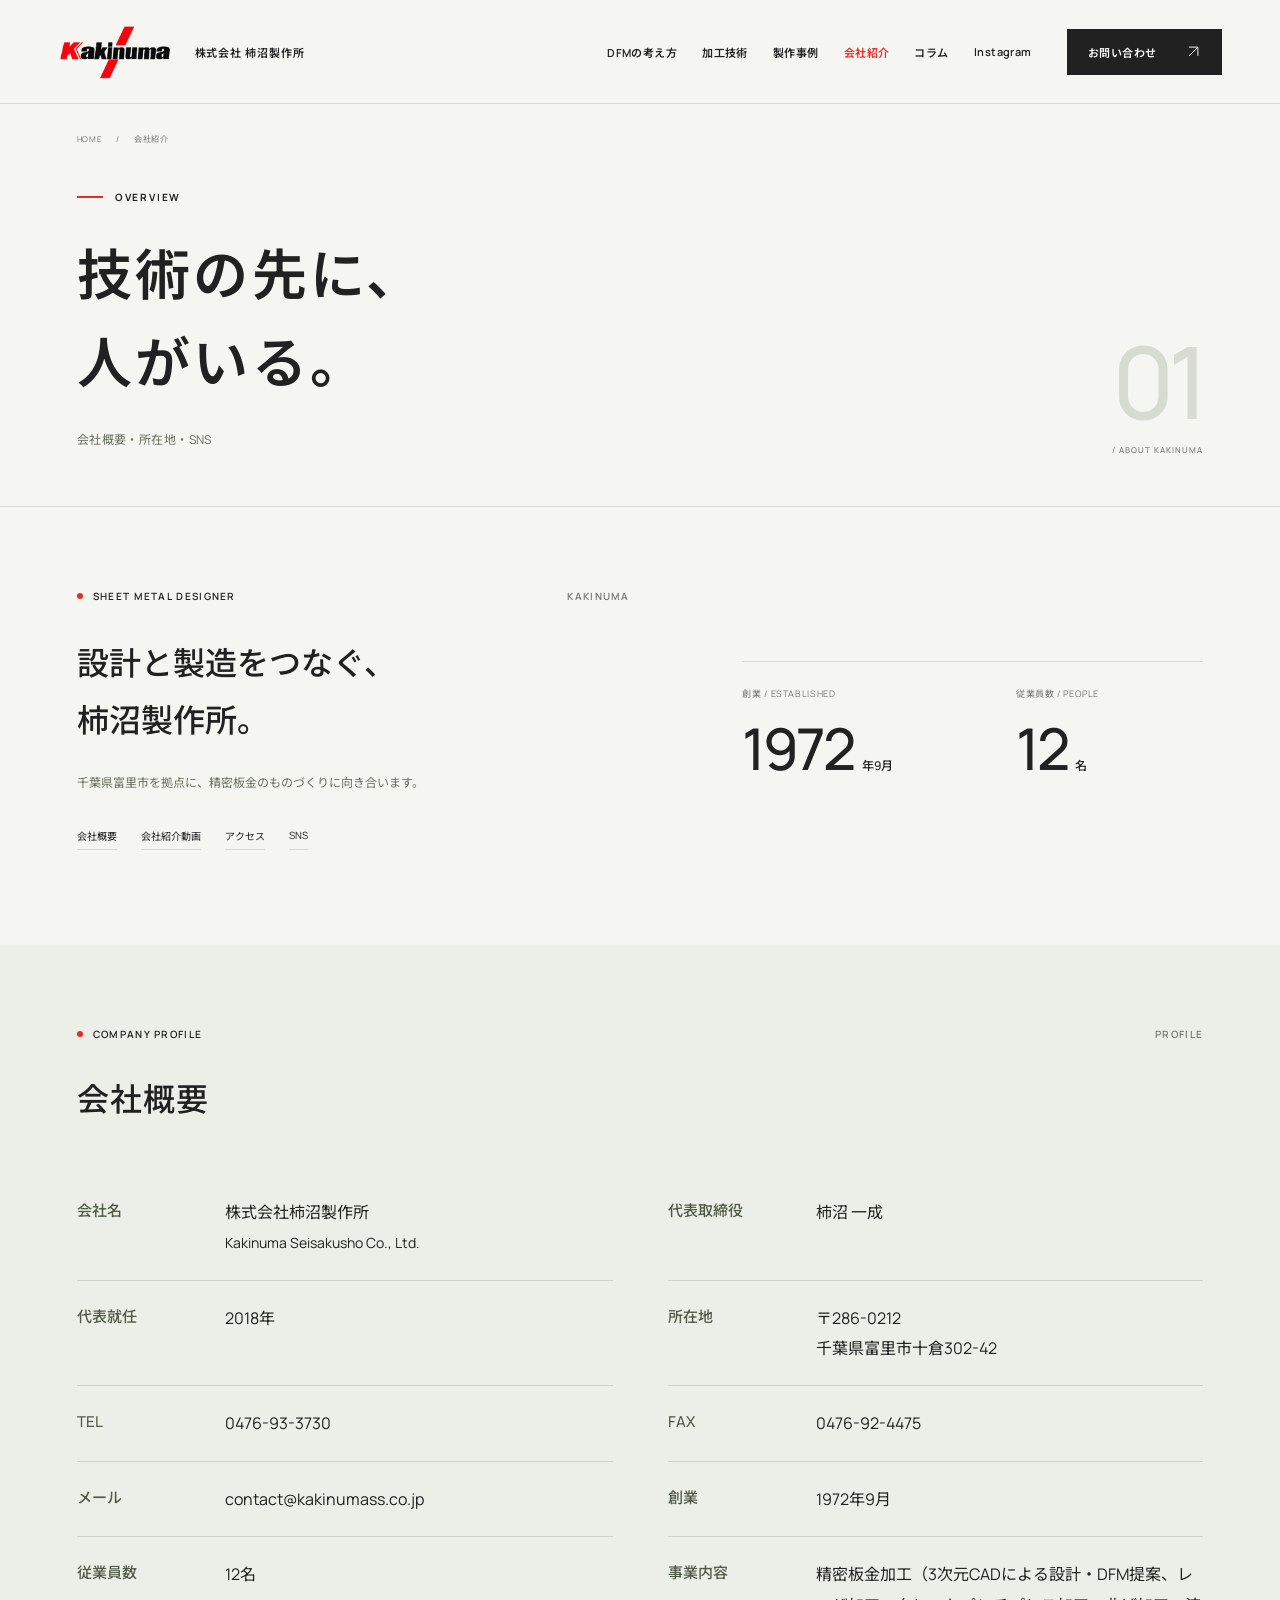
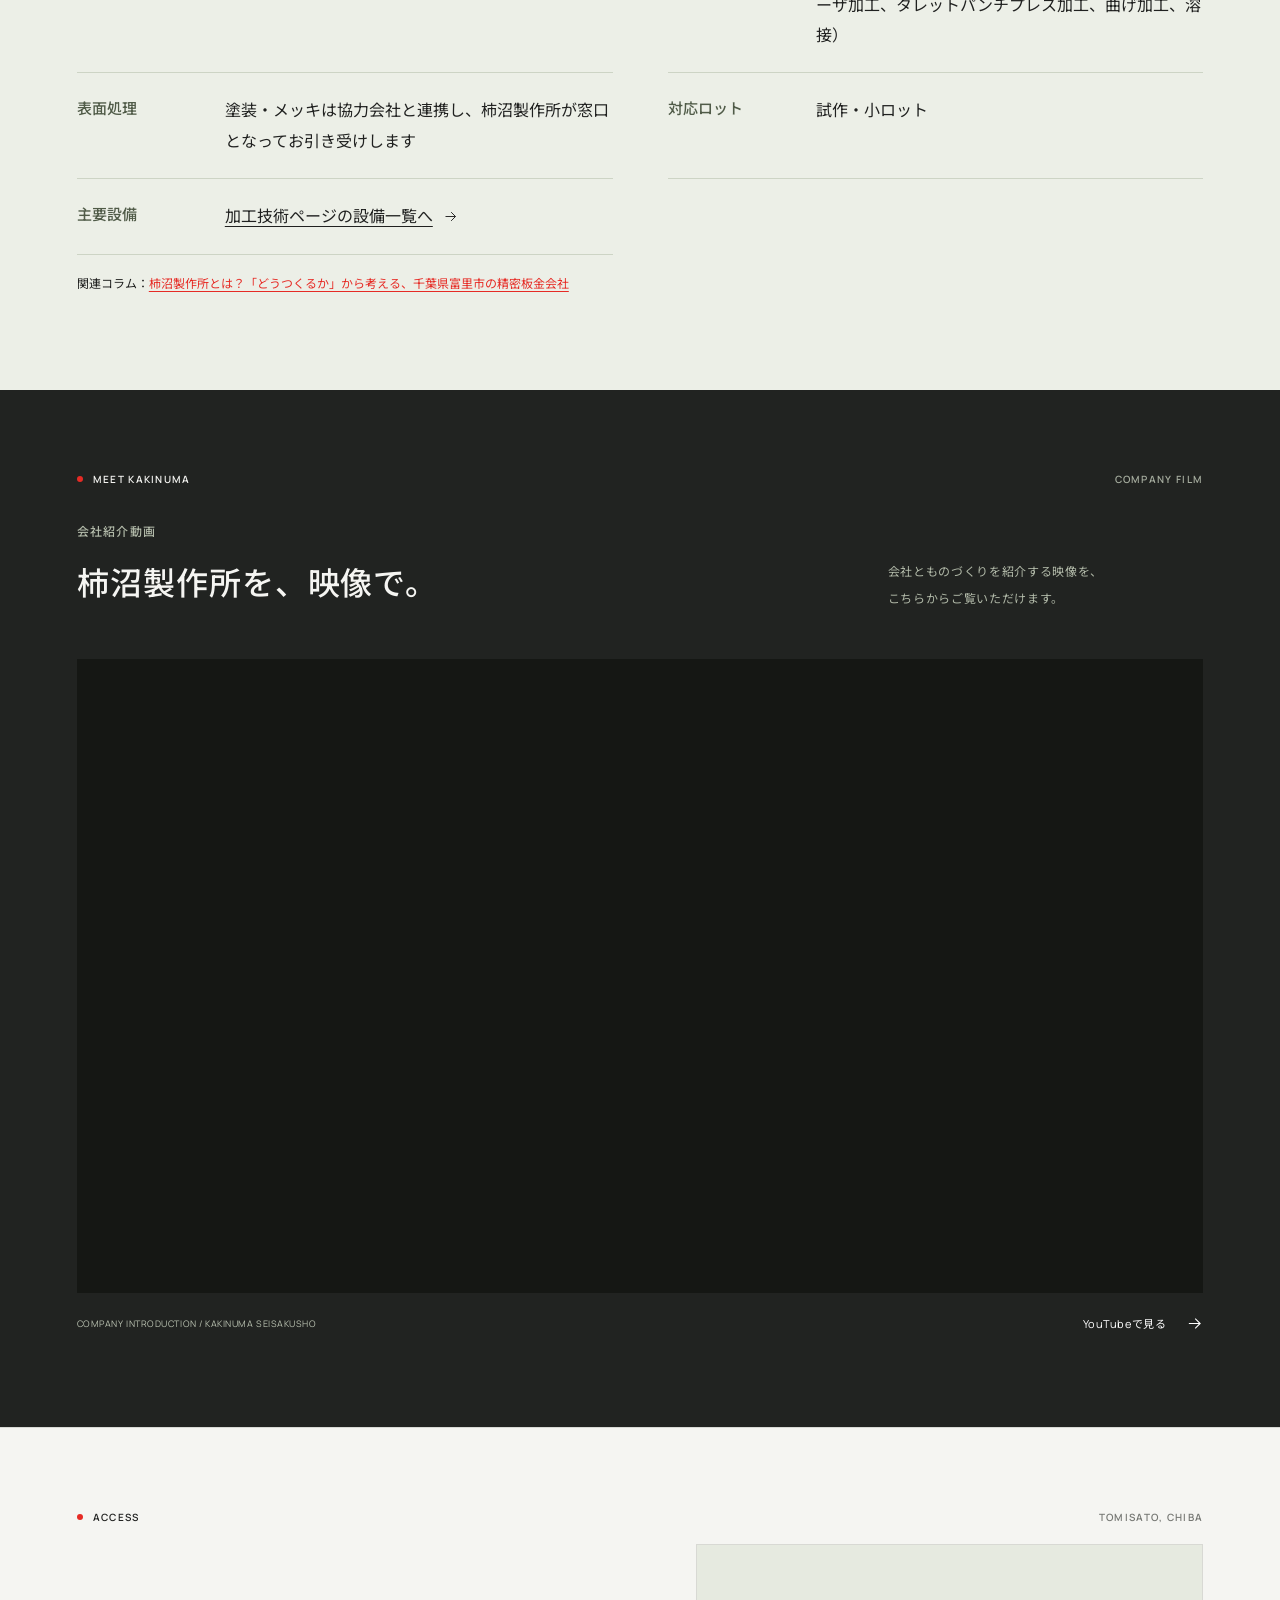
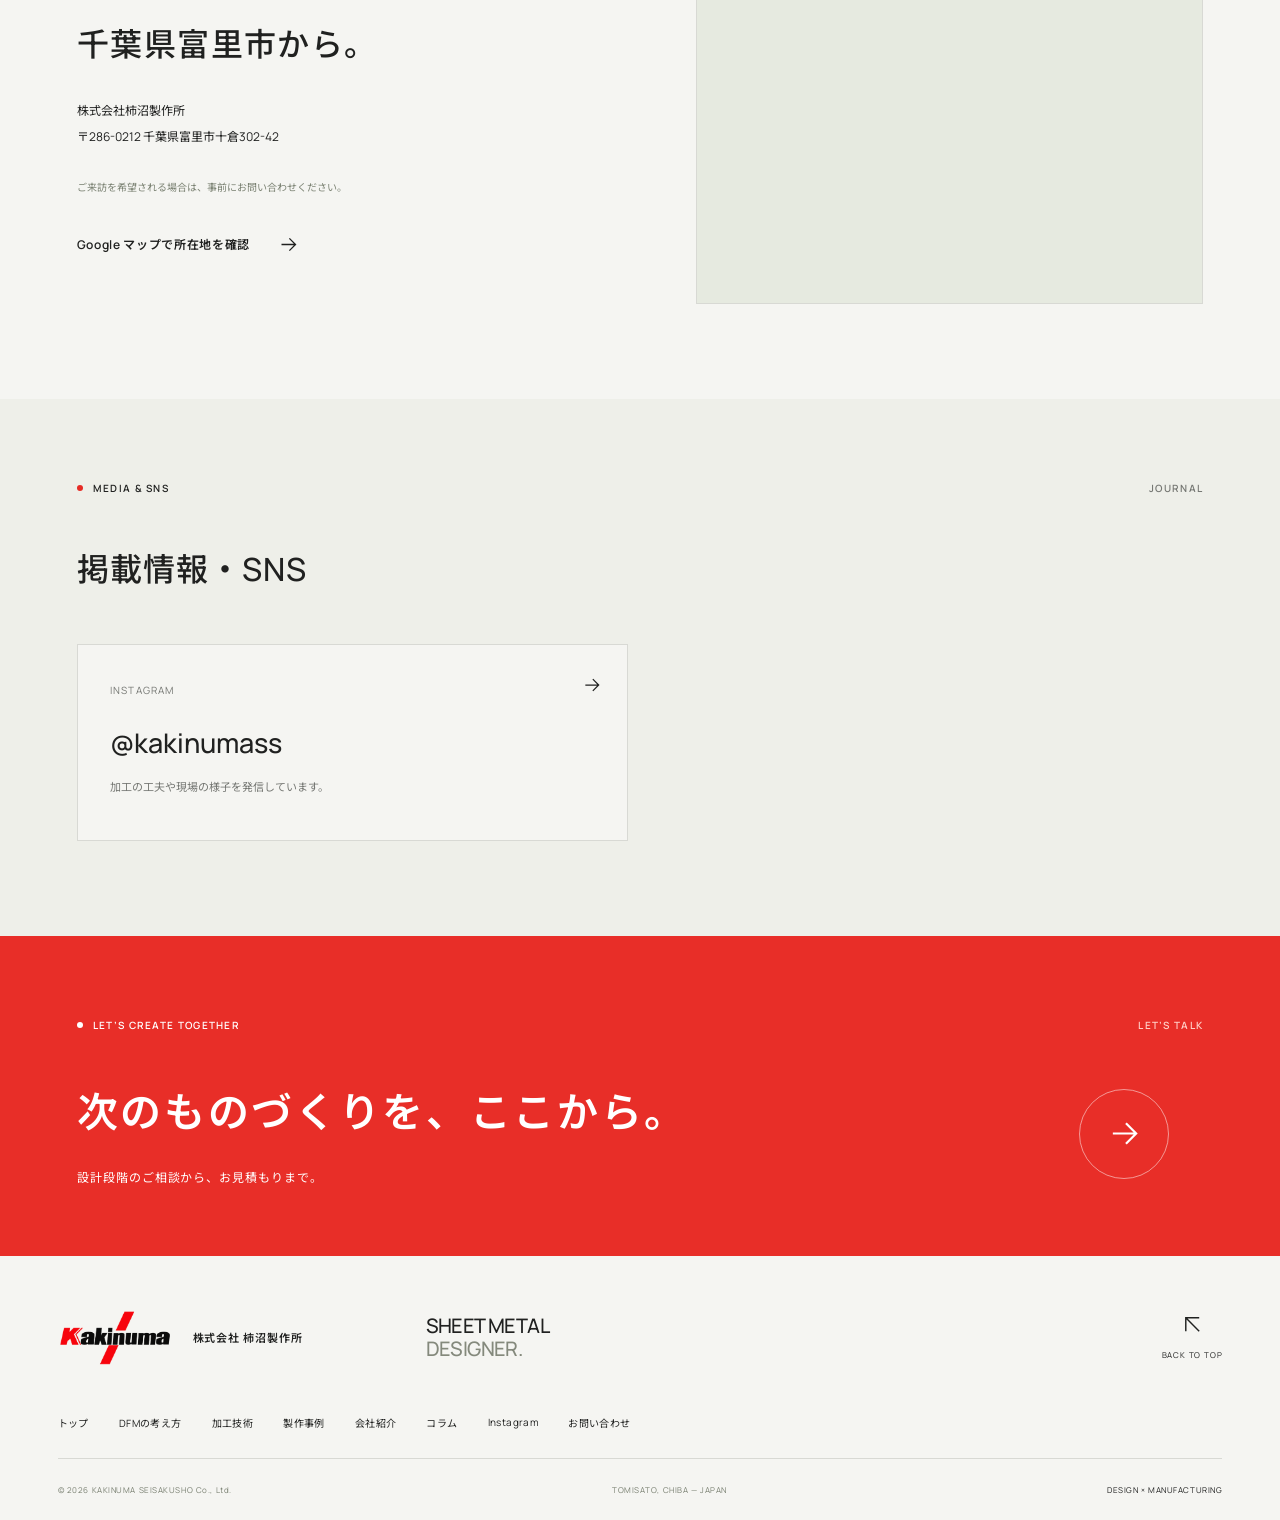
==== commit b50333b3: "コラム1本目を本公開：ナビ・一覧・会社紹介リンク・sitemap・llms.txtに追加 社長確認済み（2026-11-04）。記事のnoindexを外した。  Co-Authored-By: Cla" ====
--- a/about/index.html
+++ b/about/index.html
@@ -1 +1 @@
-<!DOCTYPE html><html lang="ja"><head><meta charset="UTF-8"/><meta name="viewport" content="width=device-width, initial-scale=1.0"/><meta name="theme-color" content="#f5f5f2"/><title>会社紹介 | 柿沼製作所</title><meta name="description" content="株式会社柿沼製作所の会社概要。千葉県富里市の精密板金加工。創業1972年、従業員12名。所在地、会社紹介動画、SNSをご案内します。"/><meta property="og:title" content="会社紹介 | 柿沼製作所"/><meta property="og:description" content="株式会社柿沼製作所の会社概要。千葉県富里市の精密板金加工。創業1972年、従業員12名。"/><meta property="og:type" content="website"/><meta property="og:locale" content="ja_JP"/><link rel="icon" type="image/svg+xml" href="/static/favicon.svg"/><link rel="preconnect" href="https://fonts.googleapis.com"/><link rel="preconnect" href="https://fonts.gstatic.com" crossorigin="anonymous"/><link href="https://fonts.googleapis.com/css2?family=Manrope:wght@400;500;600;700;800&amp;family=Noto+Sans+JP:wght@400;500;600;700;800;900&amp;display=swap" rel="stylesheet"/><link href="/static/style.css" rel="stylesheet"/><link rel="canonical" href="https://kakinumass.com/about/"/><meta property="og:url" content="https://kakinumass.com/about/"/><meta property="og:image" content="https://kakinumass.com/static/pulley-product-card.jpg"/><meta property="og:site_name" content="株式会社柿沼製作所"/></head><body><a class="skip-link" href="#main">本文へスキップ</a><header id="site-header" class="site-header"><a href="/" class="brand" aria-label="柿沼製作所 トップ"><img src="/static/kakinuma-logo.png" alt="Kakinuma" width="717" height="348"/><span>株式会社 柿沼製作所</span></a><nav id="main-navigation" aria-label="メインナビゲーション"><a href="/dfm">DFMの考え方</a><a href="/technology">加工技術</a><a href="/works">製作事例</a><a href="/about" aria-current="page">会社紹介</a><a href="/instagram">Instagram</a><a href="/contact" class="nav-contact">お問い合わせ<svg viewBox="0 0 24 24" fill="none" aria-hidden="true"><path d="M5 19 19 5M5 5h14v14" stroke="currentColor" stroke-width="1.5"></path></svg></a></nav><button id="menu-toggle" class="menu-toggle" aria-label="メニューを開く" aria-expanded="false" aria-controls="main-navigation"><span></span><span></span></button></header><main id="main"><div class="company-review-pages"><section class="page-hero company-page-hero"><nav class="breadcrumb" aria-label="パンくずリスト"><a href="/">HOME</a><span>/</span><span aria-current="page">会社紹介</span></nav><div class="page-title-grid"><div><p class="eyebrow"><span class="red-line"></span>OVERVIEW</p><h1>技術の先に、<br/>人がいる。</h1><p class="page-lead">会社概要・所在地・SNS</p></div><span class="page-number" aria-hidden="true">01<span> / ABOUT KAKINUMA</span></span></div></section><section id="company-introduction" class="section-space company-introduction"><div class="company-introduction-copy"><p class="section-label"><span class="red-dot"></span>SHEET METAL DESIGNER<span class="section-number">KAKINUMA</span></p><h2>設計と製造をつなぐ、<br/>柿沼製作所。</h2><p>千葉県富里市を拠点に、精密板金のものづくりに向き合います。</p><nav class="company-jump" aria-label="会社紹介の項目"><a href="#company">会社概要</a><a href="#company-film">会社紹介動画</a><a href="#access">アクセス</a><a href="#media">SNS</a></nav></div><dl class="company-facts"><div><dt>創業 / ESTABLISHED</dt><dd>1972<span>年9月</span></dd></div><div><dt>従業員数 / PEOPLE</dt><dd>12<span>名</span></dd></div></dl></section><section id="company" class="section-space company-profile-section"><p class="section-label"><span class="red-dot"></span>COMPANY PROFILE<span class="section-number">PROFILE</span></p><div class="section-heading"><h2>会社概要</h2></div><dl class="company-profile-list"><div><dt>会社名</dt><dd><div class="profile-value">株式会社柿沼製作所<br/><small>Kakinuma Seisakusho Co., Ltd.</small></div></dd></div><div><dt>代表取締役</dt><dd><div class="profile-value">柿沼 一成</div></dd></div><div><dt>代表就任</dt><dd><div class="profile-value">2018年</div></dd></div><div><dt>所在地</dt><dd><div class="profile-value">〒286-0212<br/>千葉県富里市十倉302-42</div></dd></div><div><dt>TEL</dt><dd><div class="profile-value">0476-93-3730</div></dd></div><div><dt>FAX</dt><dd><div class="profile-value">0476-92-4475</div></dd></div><div><dt>メール</dt><dd><div class="profile-value">contact@kakinumass.co.jp</div></dd></div><div><dt>創業</dt><dd><div class="profile-value">1972年9月</div></dd></div><div><dt>従業員数</dt><dd><div class="profile-value">12名</div></dd></div><div><dt>事業内容</dt><dd><div class="profile-value">精密板金加工（3次元CADによる設計・DFM提案、レーザ加工、タレットパンチプレス加工、曲げ加工、溶接）</div></dd></div><div><dt>表面処理</dt><dd><div class="profile-value">塗装・メッキは協力会社と連携し、柿沼製作所が窓口となってお引き受けします</div></dd></div><div><dt>対応ロット</dt><dd><div class="profile-value">試作・小ロット</div></dd></div><div><dt>主要設備</dt><dd><div class="profile-value"><a href="/technology#equipment">加工技術ページの設備一覧へ<svg viewBox="0 0 24 24" fill="none" aria-hidden="true"><path d="M4 12h16M13 5l7 7-7 7" stroke="currentColor" stroke-width="1.5"></path></svg></a></div></dd></div></dl></section><section id="company-film" class="section-space company-film"><p class="section-label"><span class="red-dot"></span>MEET KAKINUMA<span class="section-number">COMPANY FILM</span></p><div class="section-heading"><div><p class="section-kicker">会社紹介動画</p><h2>柿沼製作所を、映像で。</h2></div><p>会社とものづくりを紹介する映像を、<br/>こちらからご覧いただけます。</p></div><div class="company-video"><iframe src="https://www.youtube-nocookie.com/embed/X4dyCx2qvk0?rel=0" title="会社紹介動画【株式会社柿沼製作所】" width="1280" height="720" loading="lazy" referrerpolicy="strict-origin-when-cross-origin" allow="accelerometer; autoplay; clipboard-write; encrypted-media; gyroscope; picture-in-picture; web-share" allowfullscreen=""></iframe></div><div class="film-footer"><span>COMPANY INTRODUCTION / KAKINUMA SEISAKUSHO</span><a href="https://www.youtube.com/watch?v=X4dyCx2qvk0" target="_blank" rel="noopener noreferrer">YouTubeで見る<svg viewBox="0 0 24 24" fill="none" aria-hidden="true"><path d="M4 12h16M13 5l7 7-7 7" stroke="currentColor" stroke-width="1.5"></path></svg></a></div></section><section id="access" class="access-section section-space"><p class="section-label"><span class="red-dot"></span>ACCESS<span class="section-number">TOMISATO, CHIBA</span></p><div class="access-grid"><div><h2>千葉県富里市から。</h2><p>株式会社柿沼製作所<br/>〒286-0212 千葉県富里市十倉302-42</p><p class="source-note">ご来訪を希望される場合は、事前にお問い合わせください。</p><a class="text-link" href="https://www.google.com/maps/search/?api=1&amp;query=%E6%A0%AA%E5%BC%8F%E4%BC%9A%E7%A4%BE%E6%9F%BF%E6%B2%BC%E8%A3%BD%E4%BD%9C%E6%89%80%20%E5%8D%83%E8%91%89%E7%9C%8C%E5%AF%8C%E9%87%8C%E5%B8%82%E5%8D%81%E5%80%89302-42" target="_blank" rel="noopener noreferrer">Google マップで所在地を確認<svg viewBox="0 0 24 24" fill="none" aria-hidden="true"><path d="M4 12h16M13 5l7 7-7 7" stroke="currentColor" stroke-width="1.5"></path></svg></a></div><div class="access-map"><iframe src="https://www.google.com/maps?q=%E5%8D%83%E8%91%89%E7%9C%8C%E5%AF%8C%E9%87%8C%E5%B8%82%E5%8D%81%E5%80%89302-42%20%E6%9F%BF%E6%B2%BC%E8%A3%BD%E4%BD%9C%E6%89%80&amp;output=embed&amp;hl=ja&amp;z=16" title="株式会社柿沼製作所の所在地：千葉県富里市十倉302-42" width="640" height="400" loading="lazy" referrerpolicy="strict-origin-when-cross-origin" allowfullscreen=""></iframe></div></div></section><section id="media" class="section-space company-media"><p class="section-label"><span class="red-dot"></span>MEDIA &amp; SNS<span class="section-number">JOURNAL</span></p><div class="section-heading"><h2>掲載情報・SNS</h2></div><div class="company-social-links"><a href="/instagram"><span>INSTAGRAM</span><h3>@kakinumass</h3><p>加工の工夫や現場の様子を発信しています。</p><svg viewBox="0 0 24 24" fill="none" aria-hidden="true"><path d="M4 12h16M13 5l7 7-7 7" stroke="currentColor" stroke-width="1.5"></path></svg></a></div></section><section class="contact compact-contact section-space"><p class="section-label"><span class="red-dot"></span>LET’S CREATE TOGETHER<span class="section-number">LET’S TALK</span></p><div class="contact-heading"><div><h2>次のものづくりを、ここから。</h2><p>設計段階のご相談から、お見積もりまで。</p></div><a href="/contact" class="contact-arrow" aria-label="お問い合わせページへ"><svg viewBox="0 0 24 24" fill="none" aria-hidden="true"><path d="M4 12h16M13 5l7 7-7 7" stroke="currentColor" stroke-width="1.5"></path></svg></a></div></section></div></main><footer class="site-footer"><div class="footer-top"><a href="/" class="brand footer-brand" aria-label="柿沼製作所 トップ"><img src="/static/kakinuma-logo.png" alt="Kakinuma" width="717" height="348"/><span>株式会社 柿沼製作所</span></a><p>SHEET METAL<br/><strong>DESIGNER.</strong></p><a href="#site-header" class="back-top" aria-label="ページの先頭へ"><svg viewBox="0 0 24 24" fill="none" aria-hidden="true"><path d="M5 19 19 5M5 5h14v14" stroke="currentColor" stroke-width="1.5"></path></svg>BACK TO TOP</a></div><nav class="footer-nav" aria-label="フッターナビゲーション"><a href="/">トップ</a><a href="/dfm">DFMの考え方</a><a href="/technology">加工技術</a><a href="/works">製作事例</a><a href="/about">会社紹介</a><a href="/instagram">Instagram</a><a href="/contact">お問い合わせ</a></nav><div class="footer-bottom"><span>© 2026 KAKINUMA SEISAKUSHO Co., Ltd.</span><span>TOMISATO, CHIBA — JAPAN</span><span>DESIGN × MANUFACTURING</span></div></footer><script src="/static/app.js" defer=""></script></body></html>+<!DOCTYPE html><html lang="ja"><head><meta charset="UTF-8"/><meta name="viewport" content="width=device-width, initial-scale=1.0"/><meta name="theme-color" content="#f5f5f2"/><title>会社紹介 | 柿沼製作所</title><meta name="description" content="株式会社柿沼製作所の会社概要。千葉県富里市の精密板金加工。創業1972年、従業員12名。所在地、会社紹介動画、SNSをご案内します。"/><meta property="og:title" content="会社紹介 | 柿沼製作所"/><meta property="og:description" content="株式会社柿沼製作所の会社概要。千葉県富里市の精密板金加工。創業1972年、従業員12名。"/><meta property="og:type" content="website"/><meta property="og:locale" content="ja_JP"/><link rel="icon" type="image/svg+xml" href="/static/favicon.svg"/><link rel="preconnect" href="https://fonts.googleapis.com"/><link rel="preconnect" href="https://fonts.gstatic.com" crossorigin="anonymous"/><link href="https://fonts.googleapis.com/css2?family=Manrope:wght@400;500;600;700;800&amp;family=Noto+Sans+JP:wght@400;500;600;700;800;900&amp;display=swap" rel="stylesheet"/><link href="/static/style.css" rel="stylesheet"/><link rel="canonical" href="https://kakinumass.com/about/"/><meta property="og:url" content="https://kakinumass.com/about/"/><meta property="og:image" content="https://kakinumass.com/static/pulley-product-card.jpg"/><meta property="og:site_name" content="株式会社柿沼製作所"/><script type="application/ld+json" data-aio="1">{"@context":"https://schema.org","@graph":[{"@type":"BreadcrumbList","itemListElement":[{"@type":"ListItem","position":1,"name":"トップ","item":"https://kakinumass.com/"},{"@type":"ListItem","position":2,"name":"会社紹介"}]},{"@type":"Person","@id":"https://kakinumass.com/about/#representative","name":"柿沼 一成","jobTitle":"代表取締役","worksFor":{"@id":"https://kakinumass.com/#organization"},"url":"https://kakinumass.com/about/"}]}</script></head><body><a class="skip-link" href="#main">本文へスキップ</a><header id="site-header" class="site-header"><a href="/" class="brand" aria-label="柿沼製作所 トップ"><img src="/static/kakinuma-logo.png" alt="Kakinuma" width="717" height="348"/><span>株式会社 柿沼製作所</span></a><nav id="main-navigation" aria-label="メインナビゲーション"><a href="/dfm">DFMの考え方</a><a href="/technology">加工技術</a><a href="/works">製作事例</a><a href="/about" aria-current="page">会社紹介</a><a href="/column">コラム</a><a href="/instagram">Instagram</a><a href="/contact" class="nav-contact">お問い合わせ<svg viewBox="0 0 24 24" fill="none" aria-hidden="true"><path d="M5 19 19 5M5 5h14v14" stroke="currentColor" stroke-width="1.5"></path></svg></a></nav><button id="menu-toggle" class="menu-toggle" aria-label="メニューを開く" aria-expanded="false" aria-controls="main-navigation"><span></span><span></span></button></header><main id="main"><div class="company-review-pages"><section class="page-hero company-page-hero"><nav class="breadcrumb" aria-label="パンくずリスト"><a href="/">HOME</a><span>/</span><span aria-current="page">会社紹介</span></nav><div class="page-title-grid"><div><p class="eyebrow"><span class="red-line"></span>OVERVIEW</p><h1>技術の先に、<br/>人がいる。</h1><p class="page-lead">会社概要・所在地・SNS</p></div><span class="page-number" aria-hidden="true">01<span> / ABOUT KAKINUMA</span></span></div></section><section id="company-introduction" class="section-space company-introduction"><div class="company-introduction-copy"><p class="section-label"><span class="red-dot"></span>SHEET METAL DESIGNER<span class="section-number">KAKINUMA</span></p><h2>設計と製造をつなぐ、<br/>柿沼製作所。</h2><p>千葉県富里市を拠点に、精密板金のものづくりに向き合います。</p><nav class="company-jump" aria-label="会社紹介の項目"><a href="#company">会社概要</a><a href="#company-film">会社紹介動画</a><a href="#access">アクセス</a><a href="#media">SNS</a></nav></div><dl class="company-facts"><div><dt>創業 / ESTABLISHED</dt><dd>1972<span>年9月</span></dd></div><div><dt>従業員数 / PEOPLE</dt><dd>12<span>名</span></dd></div></dl></section><section id="company" class="section-space company-profile-section"><p class="section-label"><span class="red-dot"></span>COMPANY PROFILE<span class="section-number">PROFILE</span></p><div class="section-heading"><h2>会社概要</h2></div><dl class="company-profile-list"><div><dt>会社名</dt><dd><div class="profile-value">株式会社柿沼製作所<br/><small>Kakinuma Seisakusho Co., Ltd.</small></div></dd></div><div><dt>代表取締役</dt><dd><div class="profile-value">柿沼 一成</div></dd></div><div><dt>代表就任</dt><dd><div class="profile-value">2018年</div></dd></div><div><dt>所在地</dt><dd><div class="profile-value">〒286-0212<br/>千葉県富里市十倉302-42</div></dd></div><div><dt>TEL</dt><dd><div class="profile-value">0476-93-3730</div></dd></div><div><dt>FAX</dt><dd><div class="profile-value">0476-92-4475</div></dd></div><div><dt>メール</dt><dd><div class="profile-value">contact@kakinumass.co.jp</div></dd></div><div><dt>創業</dt><dd><div class="profile-value">1972年9月</div></dd></div><div><dt>従業員数</dt><dd><div class="profile-value">12名</div></dd></div><div><dt>事業内容</dt><dd><div class="profile-value">精密板金加工（3次元CADによる設計・DFM提案、レーザ加工、タレットパンチプレス加工、曲げ加工、溶接）</div></dd></div><div><dt>表面処理</dt><dd><div class="profile-value">塗装・メッキは協力会社と連携し、柿沼製作所が窓口となってお引き受けします</div></dd></div><div><dt>対応ロット</dt><dd><div class="profile-value">試作・小ロット</div></dd></div><div><dt>主要設備</dt><dd><div class="profile-value"><a href="/technology#equipment">加工技術ページの設備一覧へ<svg viewBox="0 0 24 24" fill="none" aria-hidden="true"><path d="M4 12h16M13 5l7 7-7 7" stroke="currentColor" stroke-width="1.5"></path></svg></a></div></dd></div></dl><p class="column-related">関連コラム：<a href="/column/kakinuma-seisakusho/">柿沼製作所とは？「どうつくるか」から考える、千葉県富里市の精密板金会社</a></p></section><section id="company-film" class="section-space company-film"><p class="section-label"><span class="red-dot"></span>MEET KAKINUMA<span class="section-number">COMPANY FILM</span></p><div class="section-heading"><div><p class="section-kicker">会社紹介動画</p><h2>柿沼製作所を、映像で。</h2></div><p>会社とものづくりを紹介する映像を、<br/>こちらからご覧いただけます。</p></div><div class="company-video"><iframe src="https://www.youtube-nocookie.com/embed/X4dyCx2qvk0?rel=0" title="会社紹介動画【株式会社柿沼製作所】" width="1280" height="720" loading="lazy" referrerpolicy="strict-origin-when-cross-origin" allow="accelerometer; autoplay; clipboard-write; encrypted-media; gyroscope; picture-in-picture; web-share" allowfullscreen=""></iframe></div><div class="film-footer"><span>COMPANY INTRODUCTION / KAKINUMA SEISAKUSHO</span><a href="https://www.youtube.com/watch?v=X4dyCx2qvk0" target="_blank" rel="noopener noreferrer">YouTubeで見る<svg viewBox="0 0 24 24" fill="none" aria-hidden="true"><path d="M4 12h16M13 5l7 7-7 7" stroke="currentColor" stroke-width="1.5"></path></svg></a></div></section><section id="access" class="access-section section-space"><p class="section-label"><span class="red-dot"></span>ACCESS<span class="section-number">TOMISATO, CHIBA</span></p><div class="access-grid"><div><h2>千葉県富里市から。</h2><p>株式会社柿沼製作所<br/>〒286-0212 千葉県富里市十倉302-42</p><p class="source-note">ご来訪を希望される場合は、事前にお問い合わせください。</p><a class="text-link" href="https://www.google.com/maps/search/?api=1&amp;query=%E6%A0%AA%E5%BC%8F%E4%BC%9A%E7%A4%BE%E6%9F%BF%E6%B2%BC%E8%A3%BD%E4%BD%9C%E6%89%80%20%E5%8D%83%E8%91%89%E7%9C%8C%E5%AF%8C%E9%87%8C%E5%B8%82%E5%8D%81%E5%80%89302-42" target="_blank" rel="noopener noreferrer">Google マップで所在地を確認<svg viewBox="0 0 24 24" fill="none" aria-hidden="true"><path d="M4 12h16M13 5l7 7-7 7" stroke="currentColor" stroke-width="1.5"></path></svg></a></div><div class="access-map"><iframe src="https://www.google.com/maps?q=%E5%8D%83%E8%91%89%E7%9C%8C%E5%AF%8C%E9%87%8C%E5%B8%82%E5%8D%81%E5%80%89302-42%20%E6%9F%BF%E6%B2%BC%E8%A3%BD%E4%BD%9C%E6%89%80&amp;output=embed&amp;hl=ja&amp;z=16" title="株式会社柿沼製作所の所在地：千葉県富里市十倉302-42" width="640" height="400" loading="lazy" referrerpolicy="strict-origin-when-cross-origin" allowfullscreen=""></iframe></div></div></section><section id="media" class="section-space company-media"><p class="section-label"><span class="red-dot"></span>MEDIA &amp; SNS<span class="section-number">JOURNAL</span></p><div class="section-heading"><h2>掲載情報・SNS</h2></div><div class="company-social-links"><a href="/instagram"><span>INSTAGRAM</span><h3>@kakinumass</h3><p>加工の工夫や現場の様子を発信しています。</p><svg viewBox="0 0 24 24" fill="none" aria-hidden="true"><path d="M4 12h16M13 5l7 7-7 7" stroke="currentColor" stroke-width="1.5"></path></svg></a></div></section><section class="contact compact-contact section-space"><p class="section-label"><span class="red-dot"></span>LET’S CREATE TOGETHER<span class="section-number">LET’S TALK</span></p><div class="contact-heading"><div><h2>次のものづくりを、ここから。</h2><p>設計段階のご相談から、お見積もりまで。</p></div><a href="/contact" class="contact-arrow" aria-label="お問い合わせページへ"><svg viewBox="0 0 24 24" fill="none" aria-hidden="true"><path d="M4 12h16M13 5l7 7-7 7" stroke="currentColor" stroke-width="1.5"></path></svg></a></div></section></div></main><footer class="site-footer"><div class="footer-top"><a href="/" class="brand footer-brand" aria-label="柿沼製作所 トップ"><img src="/static/kakinuma-logo.png" alt="Kakinuma" width="717" height="348"/><span>株式会社 柿沼製作所</span></a><p>SHEET METAL<br/><strong>DESIGNER.</strong></p><a href="#site-header" class="back-top" aria-label="ページの先頭へ"><svg viewBox="0 0 24 24" fill="none" aria-hidden="true"><path d="M5 19 19 5M5 5h14v14" stroke="currentColor" stroke-width="1.5"></path></svg>BACK TO TOP</a></div><nav class="footer-nav" aria-label="フッターナビゲーション"><a href="/">トップ</a><a href="/dfm">DFMの考え方</a><a href="/technology">加工技術</a><a href="/works">製作事例</a><a href="/about">会社紹介</a><a href="/column">コラム</a><a href="/instagram">Instagram</a><a href="/contact">お問い合わせ</a></nav><div class="footer-bottom"><span>© 2026 KAKINUMA SEISAKUSHO Co., Ltd.</span><span>TOMISATO, CHIBA — JAPAN</span><span>DESIGN × MANUFACTURING</span></div></footer><script src="/static/app.js" defer=""></script></body></html>
--- a/static/style.css
+++ b/static/style.css
@@ -126,3 +126,117 @@
   .motion-ready .motion-reveal{opacity:1;transform:none;clip-path:none}
   .motion-ready .motion-drawing .draw-path,.motion-ready .motion-drawing.visible .draw-path{stroke-dasharray:none;stroke-dashoffset:0;transition:none}
   html{scroll-behavior:auto}*,*:before,*:after{animation-duration:.01ms!important;animation-iteration-count:1!important;transition-duration:.01ms!important}.js-ready .reveal{opacity:1;transform:none}}
+
+/* column */
+.column-hero h1{font-size:clamp(26px,3vw,44px);line-height:1.6;letter-spacing:.04em}
+.column-meta{font-size:11px;letter-spacing:.06em;color:var(--muted);margin-top:18px}
+.column-article{max-width:800px;margin:0 auto;padding-top:60px;font-family:var(--font-jp)}
+.column-article h2{font-size:24px;line-height:1.6;font-weight:700;margin:68px 0 22px;padding-top:26px;border-top:1px solid var(--line)}
+.column-article h3{font-size:17px;line-height:1.7;font-weight:700;margin:38px 0 12px}
+.column-article p{font-size:15px;line-height:2.05;letter-spacing:.02em;margin:0 0 18px}
+.column-article a{color:var(--red);text-decoration:underline;text-underline-offset:3px}
+.column-answer{background:#fff;border-left:3px solid var(--red);padding:26px 28px}
+.column-answer p:last-child{margin:0}
+.column-answer-label{font-size:12px!important;font-weight:700;letter-spacing:.08em;margin-bottom:10px!important}
+.column-table{width:100%;min-width:520px;border-collapse:collapse;font-size:14px;line-height:1.7;margin:10px 0 0}
+.column-table caption{text-align:left;font-size:12px;color:var(--muted);padding-bottom:8px}
+.column-table th,.column-table td{border-bottom:1px solid var(--line);padding:12px 10px;text-align:left;vertical-align:top}
+.column-table th{font-weight:700;font-size:12px}
+.column-photos{display:grid;grid-template-columns:1fr 1fr;gap:18px;margin:24px 0 8px}
+.column-photos figure{margin:0}
+.column-photos img{display:block;width:100%;height:auto;aspect-ratio:3/4;object-fit:cover}
+.column-photos figcaption{font-size:12px;color:var(--muted);margin-top:8px}
+.column-checks li{font-size:15px;line-height:1.95}
+.column-checks li:before{top:27px}
+.column-company{background:#fff;padding:6px 28px 14px;margin-top:68px}
+.column-company h2{border:0;margin:22px 0 10px;font-size:17px;padding:0}
+.column-sources h2{font-size:17px}
+.column-sources ul{padding-left:18px;margin:0}
+.column-sources li{font-size:12px;line-height:1.9;margin-bottom:6px}
+.column-related{font-size:12px;line-height:1.9;margin:18px 0 0}
+.column-related a{color:var(--red);text-decoration:underline;text-underline-offset:3px}
+.column-list{list-style:none;margin:0;padding:0}
+.column-list li{border-top:1px solid var(--line)}
+.column-list li:last-child{border-bottom:1px solid var(--line)}
+.column-list a{display:grid;grid-template-columns:150px 1fr;gap:26px;align-items:start;padding:30px 0}
+.column-list img{display:block;width:100%;height:auto;aspect-ratio:1/1;object-fit:cover}
+.column-list small{display:block;font-size:11px;letter-spacing:.06em;color:var(--muted);margin-bottom:8px}
+.column-list strong{display:block;font-family:var(--font-jp);font-size:19px;line-height:1.7;font-weight:700;margin-bottom:8px}
+.column-list span{display:block;font-size:13px;line-height:2;color:#585b55}
+@media(max-width:760px){.column-hero h1{font-size:22px}.column-article{padding-top:38px}.column-article h2{font-size:20px;margin-top:52px}.column-article h3{font-size:16px}.column-article p,.column-checks li{font-size:14px}.column-answer,.column-company{padding-left:18px;padding-right:18px}.column-list a{grid-template-columns:90px 1fr;gap:16px;padding:22px 0}.column-list strong{font-size:16px}.column-list span{display:none}}
+
+/* column-company */
+.column-table tbody th{width:8em;font-weight:700;font-size:13px}
+.column-quote{margin:0 0 18px;padding:4px 0 4px 22px;border-left:2px solid var(--line)}
+.column-quote p{margin:0}
+.column-portrait{display:grid;grid-template-columns:120px 1fr;gap:22px;align-items:start}
+.column-portrait img{display:block;width:100%;height:auto;aspect-ratio:3/4;object-fit:cover}
+@media(max-width:760px){.column-portrait{grid-template-columns:80px 1fr;gap:14px}}
+/* PCは見出し左・本文右の2列（他ページの会社概要と同じ幅を使う） */
+.column-side{font-family:var(--font-en,inherit);font-size:11px;font-weight:700;letter-spacing:.12em;color:var(--muted);margin:0 0 14px}
+@media(min-width:1025px){
+.column-article.column-wide{max-width:none;margin:0;padding-top:72px}
+.column-wide .column-section{display:grid;grid-template-columns:minmax(0,4fr) minmax(0,8fr);column-gap:6%;align-items:start;border-top:1px solid var(--line);padding-top:52px;margin-top:76px}
+.column-wide .column-section.column-lead{border-top:0;padding-top:0;margin-top:0}
+.column-wide .column-section>h2,.column-wide .column-section>.column-side{position:sticky;top:120px;margin:0;padding:0;border:0}
+.column-wide .column-section>h2{font-size:22px;line-height:1.7;text-wrap:balance;word-break:auto-phrase}
+.column-wide .column-body{max-width:780px}
+.column-wide .column-body>:first-child{margin-top:0}
+.column-wide .column-section>.column-fig{grid-column:1/-1;margin:44px 0 0}
+.column-wide .column-company{background:none;padding:52px 0 0}
+.column-wide .column-company .column-body{background:#fff;padding:28px 30px 14px}
+}
+@media(max-width:1024px){.column-side{display:none}}
+/* 目次・見出し番号 */
+.column-article{counter-reset:sec}
+.column-section[id^="sec-"]>h2:before{counter-increment:sec;content:counter(sec,decimal-leading-zero);display:block;font-family:var(--font-en,inherit);font-size:12px;font-weight:700;letter-spacing:.12em;color:var(--red);margin-bottom:6px}
+.column-toc{scroll-margin-top:120px}
+.column-section[id^="sec-"]{scroll-margin-top:110px}
+.column-toc .column-body{background:#fff;padding:24px 28px}
+.column-toc-label{font-size:12px!important;font-weight:700;letter-spacing:.08em;margin:0 0 10px!important}
+.column-toc ol{margin:0;padding-left:1.6em;font-size:14px;line-height:2.1}
+.column-toc a{color:inherit!important;text-decoration:none!important}
+.column-toc a:hover{color:var(--red)!important}
+.column-summary{margin:0 0 18px;padding-left:1.2em}
+.column-summary li{font-size:15px;line-height:2;margin-bottom:8px}
+@media(max-width:1024px){.column-toc{margin-top:40px}}
+/* 図解 */
+.column-fig{margin:30px 0 34px}
+.column-fig figcaption{font-size:12px;color:var(--muted);margin-top:10px}
+.column-fig figcaption a{color:var(--muted)!important}
+.column-fig ul,.column-fig ol{list-style:none;margin:0;padding:0}
+.column-stats ul{display:grid;grid-template-columns:repeat(3,1fr);border-top:1px solid var(--ink,#202120);border-bottom:1px solid var(--line)}
+.column-stats li{padding:20px 18px 18px;border-left:1px solid var(--line)}
+.column-stats li:first-child{border-left:0;padding-left:0}
+.column-stats b{font-family:var(--font-en,inherit);font-size:44px;font-weight:500;line-height:1;letter-spacing:-.02em}
+.column-stats span{font-size:12px;font-weight:700;margin-left:4px}
+.column-stats small{display:block;font-size:12px;color:var(--muted);margin-top:10px}
+.column-flow ol{display:grid;grid-template-columns:repeat(5,minmax(0,1fr));gap:22px}
+.column-flow li{position:relative;background:#fff;padding:0 0 16px;display:flex;flex-direction:column}
+.column-flow li:not(:last-child):after{content:"";position:absolute;top:50%;right:-17px;width:10px;height:10px;border-top:2px solid var(--red);border-right:2px solid var(--red);transform:translateY(-50%) rotate(45deg)}
+.column-flow img{display:block;width:100%;height:auto;aspect-ratio:4/3;object-fit:contain;background:#f1f1ee}
+.column-flow-text:before{content:attr(data-label);display:flex;align-items:center;justify-content:center;text-align:center;aspect-ratio:4/3;background:#f1f1ee;font-family:var(--font-en,inherit);font-size:20px;font-weight:700;letter-spacing:.06em;line-height:1.3;color:var(--red);padding:0 12px}
+.column-flow b{font-family:var(--font-en,inherit);font-size:11px;font-weight:700;letter-spacing:.12em;color:var(--red);margin:14px 14px 4px}
+.column-flow strong{font-size:14px;line-height:1.6;margin:0 14px 6px}
+.column-flow span{font-size:12px;line-height:1.8;color:#585b55;margin:0 14px}
+.column-scope ol{display:grid;gap:10px}
+.column-scope li{display:grid;grid-template-columns:5.5em 1fr;align-items:center;gap:16px;padding:16px 20px;background:#fff;border-left:3px solid var(--line)}
+.column-scope li:nth-child(1){width:60%}
+.column-scope li:nth-child(2){width:80%}
+.column-scope li.is-now{border-left-color:var(--red)}
+.column-scope small{font-size:11px;font-weight:700;letter-spacing:.08em;color:var(--muted)}
+.column-scope .is-now small{color:var(--red)}
+.column-scope strong{font-size:15px;line-height:1.6;display:block}
+.column-scope span{grid-column:2;font-size:12px;color:#585b55;margin-top:-10px}
+@media(max-width:1024px){
+.column-flow ol{grid-template-columns:minmax(0,1fr);gap:26px}
+.column-flow li{display:grid;grid-template-columns:minmax(0,38%) minmax(0,1fr);grid-template-rows:auto auto 1fr;padding:0 0 12px;align-items:start}
+.column-flow li>img,.column-flow-text:before{grid-row:1/4;align-self:start}
+.column-flow-text:before{font-size:13px}
+.column-flow li:not(:last-child):after{top:auto;bottom:-19px;right:auto;left:50%;transform:translateX(-50%) rotate(135deg)}
+.column-flow b{margin-top:12px}
+.column-stats b{font-size:32px}
+.column-stats li{padding:16px 10px 14px}
+.column-scope li,.column-scope li:nth-child(1),.column-scope li:nth-child(2){width:100%}
+.column-scope li:nth-child(1){width:76%}.column-scope li:nth-child(2){width:88%}
+}
